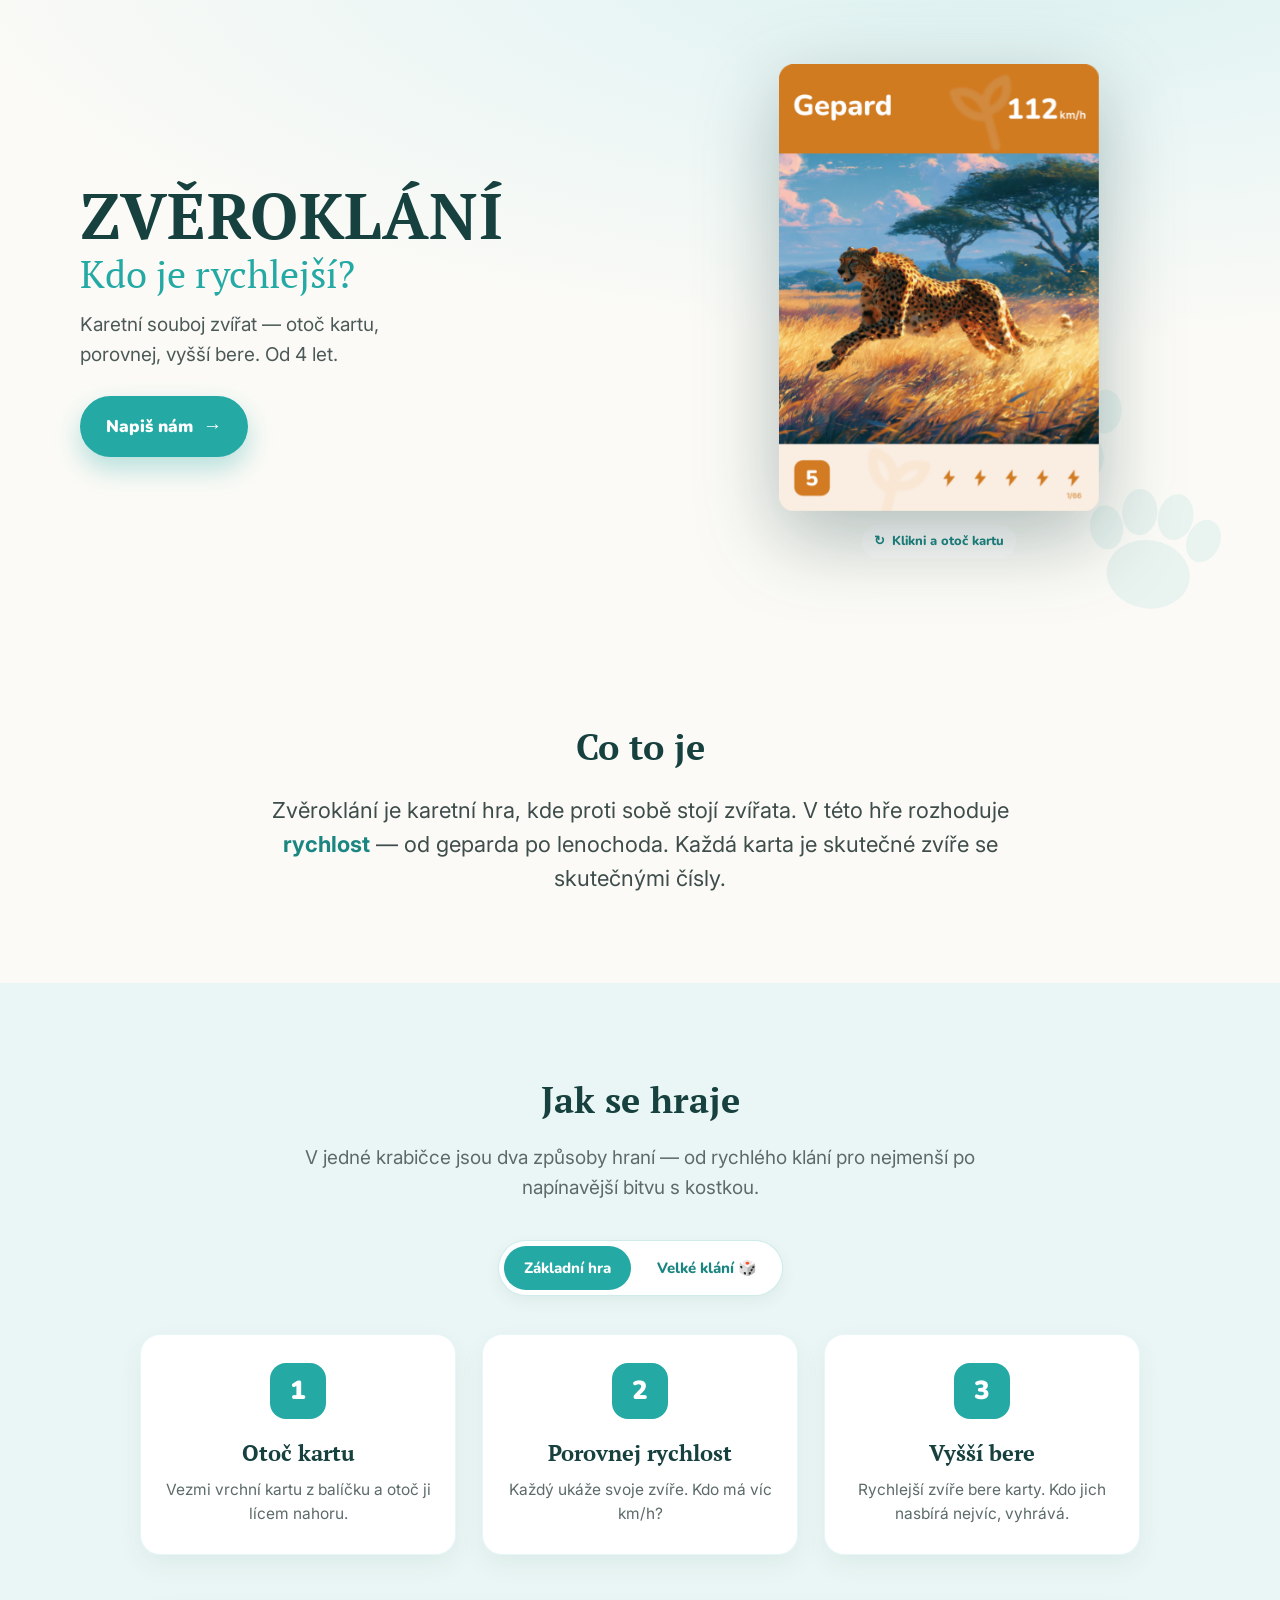
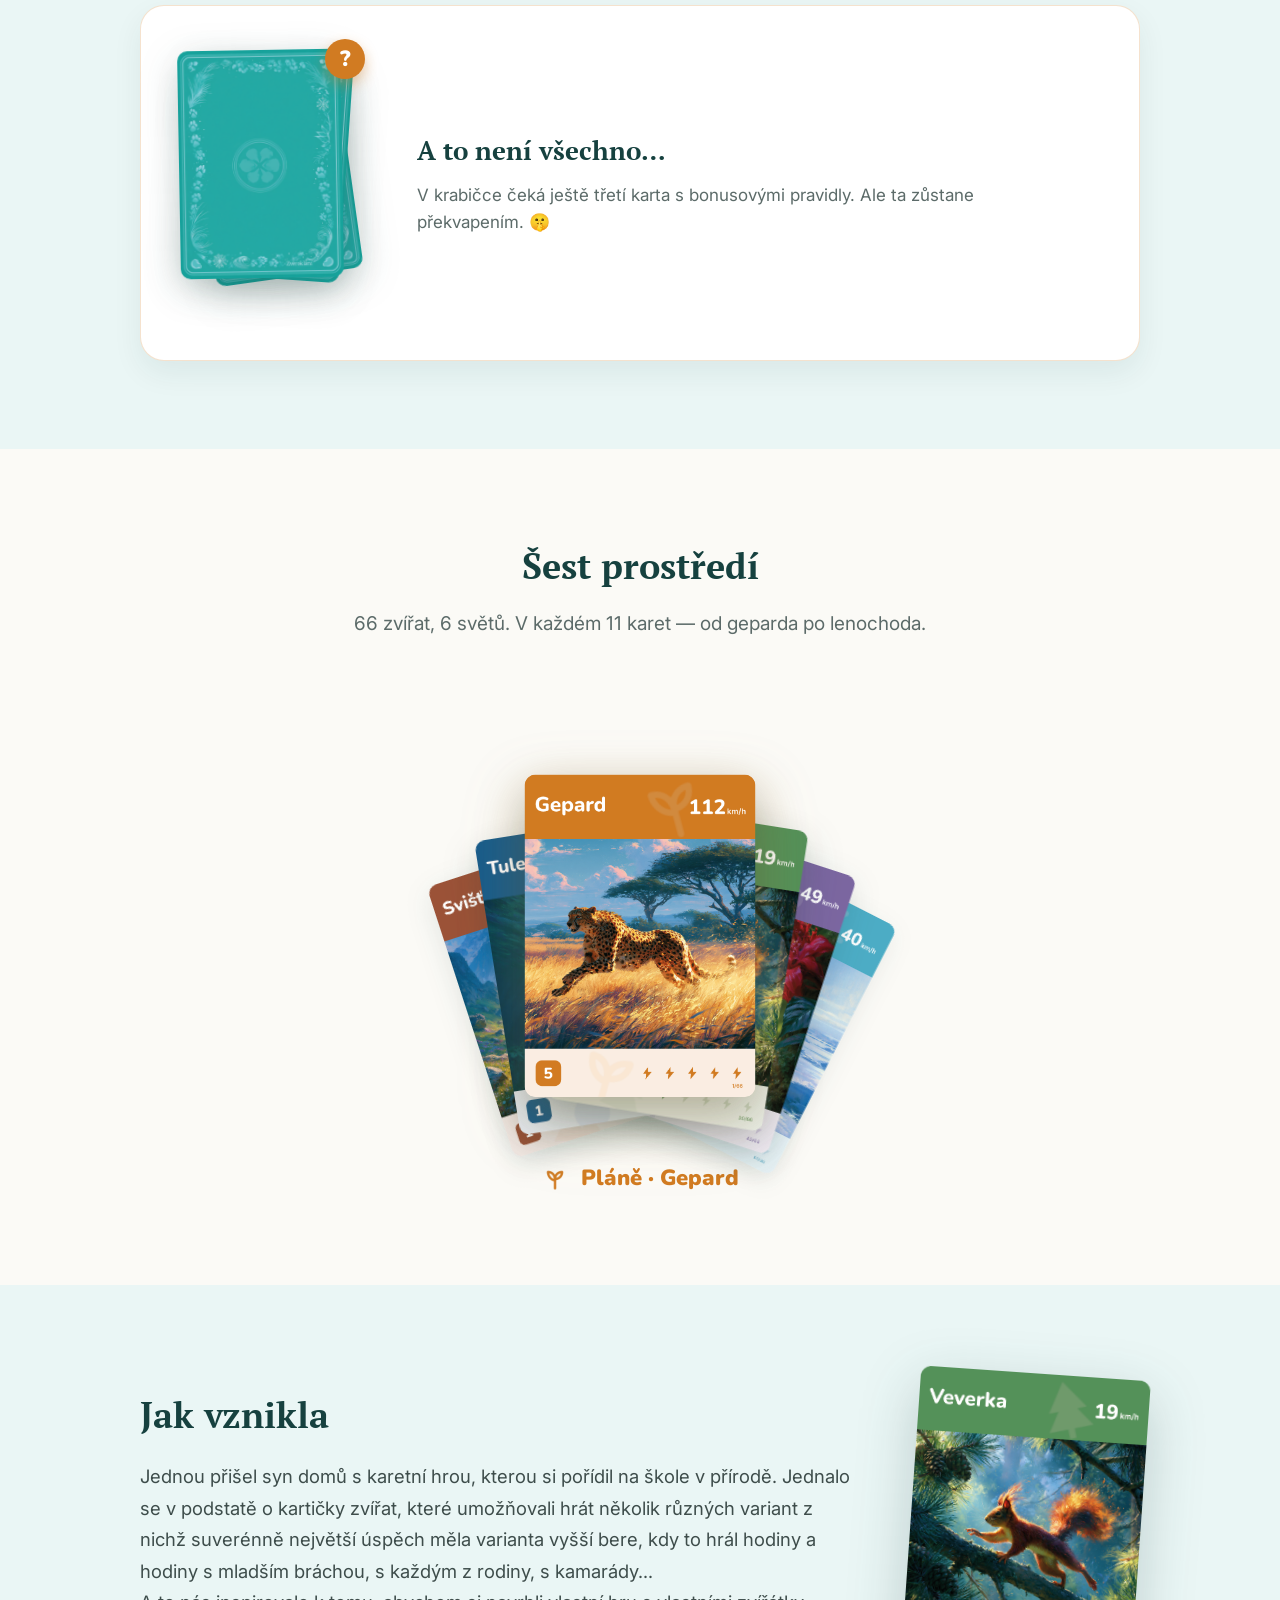
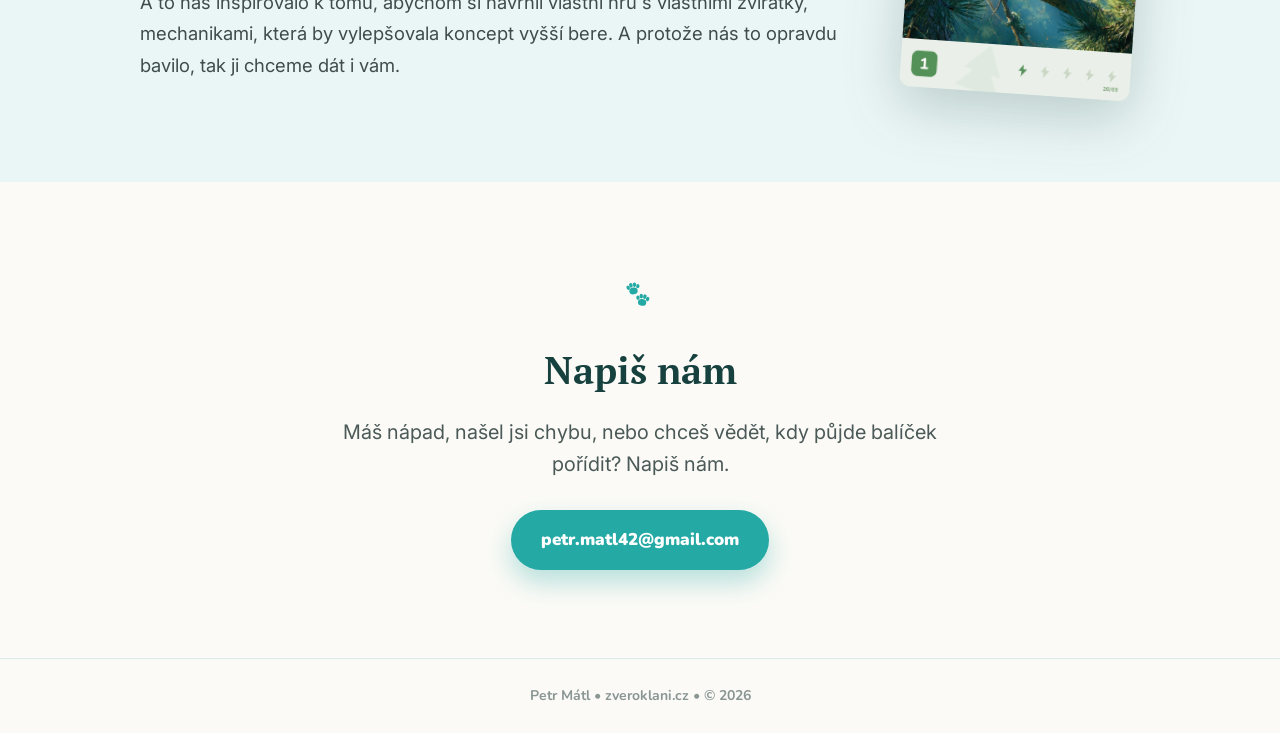
==== index.html @ 560a3a4c "Fix button hover contrast, drop hero badge, tweak copy The global a:hover rule (higher specificity t" ====
<!DOCTYPE html>
<html lang="cs">
<head>
<meta charset="UTF-8">
<meta name="viewport" content="width=device-width, initial-scale=1">
<title>Zvěroklání — karetní souboj zvířat (edice Rychlost)</title>
<meta name="description" content="Zvěroklání je česká karetní hra, kde proti sobě stojí zvířata. Otoč kartu, porovnej rychlost, vyšší bere. 66 zvířat, 6 prostředí. Od 4 let.">

<meta property="og:type" content="website">
<meta property="og:title" content="Zvěroklání — karetní souboj zvířat">
<meta property="og:description" content="Otoč kartu, porovnej rychlost, vyšší bere. 66 zvířat, 6 prostředí. Rodinná karetní hra od 4 let.">
<meta property="og:image" content="https://zveroklani.cz/assets/cards/gepard.png">
<meta property="og:url" content="https://zveroklani.cz">
<meta name="twitter:card" content="summary_large_image">
<meta name="twitter:title" content="Zvěroklání — karetní souboj zvířat">
<meta name="twitter:description" content="Otoč kartu, porovnej rychlost, vyšší bere. 66 zvířat, 6 prostředí. Rodinná karetní hra od 4 let.">
<meta name="twitter:image" content="https://zveroklani.cz/assets/cards/gepard.png">

<link rel="icon" href="data:image/svg+xml,%3Csvg%20xmlns='http://www.w3.org/2000/svg'%20viewBox='0 0 100 100'%3E%3Crect%20width='100'%20height='100'%20rx='24'%20fill='%2324A9A5'/%3E%3Cg%20fill='%23ffffff'%3E%3Cellipse%20cx='50'%20cy='68'%20rx='17'%20ry='14'/%3E%3Cellipse%20cx='32'%20cy='48'%20rx='7'%20ry='9.5'/%3E%3Cellipse%20cx='43'%20cy='36'%20rx='7'%20ry='9.5'/%3E%3Cellipse%20cx='57'%20cy='36'%20rx='7'%20ry='9.5'/%3E%3Cellipse%20cx='68'%20cy='48'%20rx='7'%20ry='9.5'/%3E%3C/g%3E%3C/svg%3E">

<link rel="preconnect" href="https://fonts.googleapis.com">
<link rel="preconnect" href="https://fonts.gstatic.com" crossorigin>
<link href="https://fonts.googleapis.com/css2?family=Inter:wght@400;500;600;700&family=Nunito:wght@700;800;900&family=PT+Serif:wght@700&display=swap" rel="stylesheet">

<link rel="stylesheet" href="styles.css">
</head>
<body>

<main id="top">

  <!-- ================= HERO ================= -->
  <section class="hero" aria-label="Úvod">
    <div class="hero__paw" aria-hidden="true"></div>
    <div class="hero__inner">

      <div class="hero__copy">
        <h1 class="hero__title">ZVĚROKLÁNÍ</h1>
        <p class="hero__subtitle">Kdo je rychlejší?</p>
        <p class="hero__lead">Karetní souboj zvířat — otoč kartu, porovnej, vyšší bere. Od 4 let.</p>
        <a href="#kontakt" class="btn">Napiš nám <span class="btn__arrow" aria-hidden="true">→</span></a>
      </div>

      <div class="hero__card-col">
        <div class="zk-float">
          <button type="button" class="card" id="card-hero" data-flip="hero" aria-pressed="false" aria-label="Karta Gepard, rychlost 112 km/h. Klikni pro otočení.">
            <div class="card__flip">
              <div class="card__face card__face--front">
                <img src="assets/cards/gepard.png" alt="Karta Gepard, rychlost 112 km/h">
              </div>
              <div class="card__face card__face--back">
                <img src="assets/cards/rub.png" alt="Rub karty Zvěroklání">
              </div>
            </div>
          </button>
        </div>
        <p class="hero__hint"><span aria-hidden="true">↻</span> Klikni a otoč kartu</p>
      </div>

    </div>
  </section>

  <!-- ================= CO TO JE ================= -->
  <section class="section" aria-labelledby="co-to-je-title">
    <div class="intro" data-reveal>
      <h2 id="co-to-je-title" class="section-title">Co to je</h2>
      <p>Zvěroklání je karetní hra, kde proti sobě stojí zvířata. V této hře rozhoduje <strong>rychlost</strong> — od geparda po lenochoda. Každá karta je skutečné zvíře se skutečnými čísly.</p>
    </div>
  </section>

  <!-- ================= JAK SE HRAJE ================= -->
  <section class="section section--tinted" id="jak-se-hraje" aria-labelledby="jak-se-hraje-title">
    <div class="wrap-narrow">
      <h2 id="jak-se-hraje-title" class="section-title" data-reveal>Jak se hraje</h2>
      <p class="section-lead" data-reveal>V jedné krabičce jsou dva způsoby hraní — od rychlého klání pro nejmenší po napínavější bitvu s kostkou.</p>

      <div class="tabs-row" data-reveal>
        <div role="tablist" aria-label="Způsob hraní" class="tablist">
          <button type="button" role="tab" id="zk-tab-basic" class="tab" aria-selected="true" tabindex="0" aria-controls="zk-tabpanel">Základní hra</button>
          <button type="button" role="tab" id="zk-tab-big" class="tab" aria-selected="false" tabindex="-1" aria-controls="zk-tabpanel">Velké klání 🎲</button>
        </div>
      </div>

      <div role="tabpanel" id="zk-tabpanel" aria-labelledby="zk-tab-basic" class="wrap-narrow">
        <div class="steps-grid" id="steps-grid"></div>
      </div>

      <div class="teaser" data-reveal>
        <button type="button" class="teaser__fan" id="teaser-fan" aria-label="Tři karty rubem nahoru — třetí, bonusová karta zůstává překvapením">
          <img src="assets/cards/rub.png" alt="" aria-hidden="true">
          <img src="assets/cards/rub.png" alt="" aria-hidden="true">
          <img src="assets/cards/rub.png" alt="" aria-hidden="true" class="teaser__top">
          <span class="teaser__badge" aria-hidden="true">?</span>
        </button>
        <div class="teaser__copy">
          <h3>A to není všechno…</h3>
          <p>V krabičce čeká ještě třetí karta s bonusovými pravidly. Ale ta zůstane překvapením. 🤫</p>
        </div>
      </div>
    </div>
  </section>

  <!-- ================= ŠEST PROSTŘEDÍ ================= -->
  <section class="section" aria-labelledby="prostredi-title">
    <div class="wrap-narrow">
      <h2 id="prostredi-title" class="section-title" data-reveal>Šest prostředí</h2>
      <p class="section-lead" data-reveal>66 zvířat, 6 světů. V každém 11 karet — od geparda po lenochoda.</p>

      <div class="prostredi-body" data-reveal>

        <div class="prostredi-desktop">
          <div class="fan-stage" id="fan-stage"></div>
          <div class="fan-leader-row">
            <div class="fan-leader" id="fan-leader-desktop">
              <span class="fan-leader__icon" aria-hidden="true"></span>
              <span class="fan-leader__text"></span>
            </div>
          </div>
        </div>

        <div class="prostredi-mobile">
          <div class="mobile-stack">
            <div class="mobile-stage" id="mobile-stage"></div>
            <div class="mobile-leader-row">
              <div class="fan-leader fan-leader--mobile" id="fan-leader-mobile">
                <span class="fan-leader__icon" aria-hidden="true"></span>
                <span class="fan-leader__text"></span>
              </div>
            </div>
            <div class="mobile-dots" id="mobile-dots"></div>
          </div>
        </div>

      </div>
    </div>
  </section>

  <!-- ================= JAK VZNIKLA ================= -->
  <!-- Text je draft schválený zadavatelem — neměnit. -->
  <section class="section section--tinted" aria-labelledby="jak-vznikla-title">
    <div class="origin">
      <div class="origin__copy" data-reveal>
        <h2 id="jak-vznikla-title">Jak vznikla</h2>
        <p>Jednou přišel syn domů s karetní hrou, kterou si pořídil na škole v přírodě. Jednalo se v podstatě o kartičky zvířat, které umožňovali hrát několik různých variant z nichž suverénně největší úspěch měla varianta vyšší bere, kdy to hrál hodiny a hodiny s mladším bráchou, s každým z rodiny, s kamarády... </p>
        <p>A to nás inspirovalo k tomu, abychom si navrhli vlastní hru s vlastními zvířátky, mechanikami, která by vylepšovala koncept vyšší bere. A protože nás to opravdu bavilo, tak ji chceme dát i vám.</p>
      </div>
      <div class="origin__image" data-reveal>
        <img src="assets/cards/veverka.png" alt="Karta Veverka" loading="lazy">
      </div>
    </div>
  </section>

  <!-- ================= KONTAKT ================= -->
  <section id="kontakt" class="section" aria-labelledby="kontakt-title">
    <div class="contact" data-reveal>
      <span class="contact__icon" aria-hidden="true"></span>
      <h2 id="kontakt-title">Napiš nám</h2>
      <p>Máš nápad, našel jsi chybu, nebo chceš vědět, kdy půjde balíček pořídit? Napiš nám.</p>
      <!-- PLACEHOLDER: dočasný kontaktní e-mail — před spuštěním nahraď skutečnou adresou (viz README, sekce "Kontaktní e-mail"). -->
      <a href="mailto:petr.matl42@gmail.com?subject=Zv%C4%9Brokl%C3%A1n%C3%AD%20%E2%80%93%20zp%C4%9Btn%C3%A1%20vazba" class="btn">petr.matl42@gmail.com</a>
    </div>
  </section>

</main>

<footer class="site-footer">
  <p>Petr Mátl • zveroklani.cz • © 2026</p>
</footer>

<script src="script.js"></script>
</body>
</html>
---- styles.css ----
/* ===== Reset & base ===== */
*,
*::before,
*::after {
  box-sizing: border-box;
}

html {
  scroll-behavior: smooth;
}

body {
  margin: 0;
  background: #FBFAF6;
  color: #23302E;
  font-family: 'Inter', system-ui, -apple-system, sans-serif;
  -webkit-font-smoothing: antialiased;
  line-height: 1.6;
  overflow-x: hidden;
}

a {
  color: #1B8582;
  text-decoration: none;
}

a:hover {
  color: #146462;
}

img {
  display: block;
  max-width: 100%;
}

h1, h2, h3, p {
  margin: 0;
}

button {
  font: inherit;
}

/* ===== Motion ===== */
@keyframes zk-float {
  0% { transform: translateY(0) rotate(-1.2deg); }
  50% { transform: translateY(-14px) rotate(1deg); }
  100% { transform: translateY(0) rotate(-1.2deg); }
}

@keyframes zk-stepin {
  from { opacity: 0; transform: translateY(14px); }
  to { opacity: 1; transform: translateY(0); }
}

@keyframes zk-wiggle {
  0% { transform: rotate(-1deg); }
  25% { transform: rotate(-5deg); }
  55% { transform: rotate(1deg); }
  80% { transform: rotate(-3deg); }
  100% { transform: rotate(-2deg); }
}

@media (prefers-reduced-motion: reduce) {
  html {
    scroll-behavior: auto;
  }
  .zk-float {
    animation: none !important;
  }
  [data-reveal] {
    opacity: 1 !important;
    transform: none !important;
  }
  .zk-step {
    animation: none !important;
  }
}

/* ===== Reveal-on-scroll (JS toggles .is-visible) ===== */
[data-reveal] {
  transition: opacity .7s ease, transform .7s ease;
}

[data-reveal]:not(.is-visible) {
  opacity: 0;
  transform: translateY(26px);
}

[data-reveal].is-visible {
  opacity: 1;
  transform: none;
}

/* ===== Layout helpers ===== */
.wrap {
  max-width: 1120px;
  margin: 0 auto;
}

.wrap-narrow {
  max-width: 1000px;
  margin: 0 auto;
}

/* ===== Hero ===== */
.hero {
  position: relative;
  background: radial-gradient(120% 90% at 80% -10%, #DAF1EF 0%, #EAF6F5 34%, #FBFAF6 72%);
  padding: clamp(28px, 6vw, 64px) clamp(16px, 5vw, 40px) clamp(40px, 7vw, 72px);
}

.hero__paw {
  position: absolute;
  inset: 0;
  pointer-events: none;
  background-color: #24A9A5;
  -webkit-mask: url("assets/icons/tlapka.svg") 108% 118% / min(48vw, 440px) no-repeat;
  mask: url("assets/icons/tlapka.svg") 108% 118% / min(48vw, 440px) no-repeat;
  opacity: 0.08;
}

.hero__inner {
  position: relative;
  max-width: 1120px;
  margin: 0 auto;
  display: flex;
  flex-wrap: wrap;
  align-items: center;
  gap: clamp(28px, 5vw, 56px);
}

.hero__copy {
  flex: 1 1 320px;
  min-width: 290px;
}

.hero__title {
  font-family: 'PT Serif', Georgia, serif;
  font-weight: 700;
  letter-spacing: 0.5px;
  font-size: clamp(34px, 7vw, 64px);
  line-height: 1.02;
  margin: 18px 0 6px;
  color: #16413F;
}

.hero__subtitle {
  font-family: 'PT Serif', Georgia, serif;
  font-size: clamp(22px, 4.4vw, 38px);
  line-height: 1.1;
  color: #24A9A5;
  margin: 6px 0 14px;
}

.hero__lead {
  font-size: clamp(16px, 2.4vw, 19px);
  color: #4B5A58;
  max-width: 30ch;
  margin: 0 0 26px;
}

.btn {
  display: inline-flex;
  align-items: center;
  gap: 10px;
  font-family: 'Nunito', sans-serif;
  font-weight: 900;
  font-size: 17px;
  color: #fff;
  background: #24A9A5;
  padding: 15px 26px;
  border-radius: 999px;
  box-shadow: 0 12px 26px rgba(36, 169, 165, 0.32);
  transition: background .2s, transform .2s, box-shadow .2s;
  border: none;
  cursor: pointer;
}

.btn:hover,
.btn:focus-visible {
  color: #fff;
  background: #1B8582;
  transform: translateY(-2px);
  box-shadow: 0 16px 32px rgba(36, 169, 165, 0.4);
}

.btn__arrow {
  font-size: 19px;
}

.hero__card-col {
  flex: 1 1 300px;
  display: flex;
  flex-direction: column;
  align-items: center;
  gap: 14px;
}

.zk-float {
  width: clamp(230px, 58vw, 320px);
  animation: zk-float 6s ease-in-out infinite;
}

.hero__hint {
  display: inline-flex;
  align-items: center;
  gap: 7px;
  font-family: 'Nunito', sans-serif;
  font-weight: 800;
  font-size: 13px;
  color: #1B8582;
  background: rgba(255, 255, 255, 0.7);
  padding: 6px 12px;
  border-radius: 999px;
}

/* ===== Flip card ===== */
.card {
  display: block;
  border: none;
  background: none;
  padding: 0;
  margin: 0;
  appearance: none;
  -webkit-appearance: none;
  perspective: 1400px;
  cursor: pointer;
  outline: none;
  width: 100%;
  aspect-ratio: 745 / 1040;
  filter: drop-shadow(0 26px 40px rgba(20, 60, 58, 0.32));
}

.card:focus-visible {
  outline: 3px solid #24A9A5;
  outline-offset: 4px;
}

.card__flip {
  position: relative;
  width: 100%;
  height: 100%;
  transform-style: preserve-3d;
  transition: transform .6s cubic-bezier(.2, .7, .2, 1);
}

.card.is-flipped .card__flip {
  transform: rotateY(180deg);
}

.card__face {
  position: absolute;
  inset: 0;
  backface-visibility: hidden;
  -webkit-backface-visibility: hidden;
  opacity: 1;
  transition: opacity 0s linear .3s;
}

.card__face img {
  width: 100%;
  height: 100%;
  object-fit: contain;
}

.card__face--back {
  transform: rotateY(180deg);
  opacity: 0;
}

.card.is-flipped .card__face--front {
  opacity: 0;
}

.card.is-flipped .card__face--back {
  opacity: 1;
}

/* ===== Section shells ===== */
.section {
  padding: clamp(48px, 8vw, 88px) clamp(16px, 5vw, 40px);
}

.section--tinted {
  background: #EAF6F5;
}

.section-title {
  font-family: 'PT Serif', Georgia, serif;
  font-weight: 700;
  font-size: clamp(24px, 4.4vw, 36px);
  color: #16413F;
  text-align: center;
  margin: 0 0 14px;
}

.section-lead {
  text-align: center;
  color: #5C6B69;
  font-size: clamp(16px, 2.4vw, 19px);
  max-width: 56ch;
  margin: 0 auto clamp(26px, 4vw, 36px);
  text-wrap: pretty;
}

/* ===== Co to je ===== */
.intro {
  max-width: 760px;
  margin: 0 auto;
  text-align: center;
}

.intro h2 {
  margin: 0 0 18px;
}

.intro p {
  font-size: clamp(17px, 2.6vw, 22px);
  line-height: 1.55;
  color: #3E4D4B;
  text-wrap: pretty;
}

.intro strong {
  color: #1B8582;
}

/* ===== Jak se hraje: tabs ===== */
.tabs-row {
  text-align: center;
  margin: 0 0 clamp(26px, 4vw, 38px);
}

.tablist {
  display: inline-flex;
  gap: 6px;
  padding: 5px;
  background: #fff;
  border: 1px solid rgba(36, 169, 165, 0.22);
  border-radius: 999px;
  box-shadow: 0 6px 16px rgba(20, 60, 58, 0.06);
}

.tab {
  font-family: 'Nunito', sans-serif;
  font-weight: 800;
  font-size: 15px;
  padding: 10px 20px;
  border-radius: 999px;
  border: none;
  cursor: pointer;
  white-space: nowrap;
  transition: background .25s ease, color .25s ease;
  background: transparent;
  color: #1B8582;
}

.tab[aria-selected="true"] {
  background: #24A9A5;
  color: #fff;
}

.steps-grid {
  display: grid;
  grid-template-columns: repeat(auto-fit, minmax(230px, 1fr));
  gap: clamp(16px, 3vw, 26px);
}

@media (min-width: 760px) {
  .steps-grid {
    grid-template-columns: repeat(auto-fit, minmax(210px, 1fr));
  }
}

.zk-step {
  background: #fff;
  border-radius: 20px;
  padding: 28px 24px;
  text-align: center;
  box-shadow: 0 10px 26px rgba(20, 60, 58, 0.06);
  border: 1px solid rgba(36, 169, 165, 0.1);
  animation: zk-stepin .5s ease both;
}

.zk-step__num {
  width: 56px;
  height: 56px;
  margin: 0 auto 16px;
  border-radius: 16px;
  background: #24A9A5;
  color: #fff;
  font-family: 'Nunito', sans-serif;
  font-weight: 900;
  font-size: 26px;
  display: flex;
  align-items: center;
  justify-content: center;
}

.zk-step h3 {
  font-family: 'PT Serif', Georgia, serif;
  font-size: 22px;
  margin: 0 0 8px;
  color: #16413F;
}

.zk-step p {
  margin: 0;
  color: #5C6B69;
  font-size: 15.5px;
  line-height: 1.55;
}

/* ===== Teaser (bonus card) ===== */
.teaser {
  max-width: 1000px;
  margin: clamp(34px, 5vw, 50px) auto 0;
  background: #fff;
  border-radius: 24px;
  border: 1px solid rgba(209, 123, 34, 0.22);
  box-shadow: 0 12px 30px rgba(20, 60, 58, 0.07);
  padding: clamp(24px, 4vw, 38px);
  display: flex;
  flex-wrap: wrap;
  align-items: center;
  gap: clamp(24px, 4vw, 48px);
}

.teaser__fan {
  position: relative;
  flex: 0 0 auto;
  width: clamp(150px, 42vw, 190px);
  height: clamp(210px, 58vw, 266px);
  margin: 6px auto;
  cursor: pointer;
  outline: none;
  border: none;
  background: none;
  padding: 0;
  appearance: none;
  -webkit-appearance: none;
}

.teaser__fan:focus-visible {
  outline: 3px solid #24A9A5;
  outline-offset: 6px;
  border-radius: 10px;
}

.teaser__fan img {
  position: absolute;
  border-radius: 10px;
  filter: drop-shadow(0 10px 18px rgba(20, 60, 58, 0.18));
}

.teaser__fan img:nth-child(1) {
  left: 12%;
  top: 8%;
  width: 78%;
  transform: rotate(-8deg);
}

.teaser__fan img:nth-child(2) {
  left: 6%;
  top: 4%;
  width: 82%;
  transform: rotate(4deg);
}

.teaser__top {
  left: 0%;
  top: 0%;
  width: 86%;
  z-index: 2;
  transform: rotate(-1deg);
  filter: drop-shadow(0 14px 22px rgba(20, 60, 58, 0.24));
  transition: top .3s ease, transform .3s ease;
}

.teaser__fan.is-peeking .teaser__top {
  top: -8%;
  transform: rotate(-2deg);
  animation: zk-wiggle .6s ease;
}

.teaser__badge {
  position: absolute;
  right: 2%;
  top: -4%;
  z-index: 3;
  width: 40px;
  height: 40px;
  border-radius: 50%;
  background: #D17B22;
  color: #fff;
  font-family: 'Nunito', sans-serif;
  font-weight: 900;
  font-size: 22px;
  display: flex;
  align-items: center;
  justify-content: center;
  box-shadow: 0 6px 14px rgba(209, 123, 34, 0.4);
}

.teaser__copy {
  flex: 1 1 260px;
  min-width: 240px;
}

.teaser__copy h3 {
  font-family: 'PT Serif', Georgia, serif;
  font-size: clamp(20px, 3vw, 26px);
  color: #16413F;
  margin: 0 0 10px;
}

.teaser__copy p {
  margin: 0;
  color: #5C6B69;
  font-size: clamp(15.5px, 2.3vw, 17px);
  line-height: 1.6;
  text-wrap: pretty;
}

/* ===== Šest prostředí: vějíř karet (desktop) + stack (mobil) ===== */
.prostredi-mobile { display: block; }
.prostredi-desktop { display: none; }

@media (min-width: 760px) {
  .prostredi-mobile { display: none; }
  .prostredi-desktop { display: block; }
}

/* -- fan (desktop) -- */
.fan-stage {
  position: relative;
  width: clamp(320px, 84vw, 560px);
  height: clamp(360px, 54vw, 430px);
  margin: 0 auto;
}

.fan-card-outer {
  position: absolute;
  left: 50%;
  bottom: 0;
  width: clamp(168px, 40vw, 222px);
  aspect-ratio: 745 / 1040;
  transform: translateX(-50%);
}

.fan-card {
  position: relative;
  display: block;
  width: 100%;
  height: 100%;
  padding: 0;
  margin: 0;
  border: none;
  background: none;
  appearance: none;
  -webkit-appearance: none;
  cursor: pointer;
  outline: none;
  border-radius: 10px;
  transform-origin: 50% 100%;
  filter: drop-shadow(0 15px 22px rgba(20, 60, 58, 0.26));
  transition: transform .55s cubic-bezier(.2, .7, .2, 1), filter .3s ease;
}

.fan-card:focus-visible {
  outline: 3px solid #24A9A5;
  outline-offset: 4px;
}

.fan-card img {
  width: 100%;
  height: 100%;
  object-fit: contain;
  pointer-events: none;
  border-radius: 10px;
}

.fan-leader-row {
  display: flex;
  justify-content: center;
  margin-top: 56px;
  min-height: 36px;
}

.fan-leader {
  display: inline-flex;
  align-items: center;
  gap: 12px;
}

.fan-leader__icon {
  display: inline-block;
  width: 28px;
  height: 28px;
  -webkit-mask-position: center;
  -webkit-mask-size: contain;
  -webkit-mask-repeat: no-repeat;
  mask-position: center;
  mask-size: contain;
  mask-repeat: no-repeat;
}

.fan-leader__text {
  font-family: 'Nunito', sans-serif;
  font-weight: 900;
  font-size: 22px;
}

.fan-leader--anim {
  animation: zk-labelin .4s ease both;
}

.fan-leader--mobile .fan-leader__icon {
  width: 22px;
  height: 22px;
}

.fan-leader--mobile .fan-leader__text {
  font-size: 18px;
}

@keyframes zk-labelin {
  from { opacity: 0; transform: translateY(8px); }
  to { opacity: 1; transform: translateY(0); }
}

/* -- stack (mobil) -- */
.mobile-stack {
  max-width: 320px;
  margin: 0 auto;
  background: #fff;
  border: 1px solid rgba(20, 60, 58, 0.12);
  border-radius: 28px;
  padding: 28px 18px 26px;
  box-shadow: 0 18px 40px rgba(20, 60, 58, 0.08);
}

.mobile-stage {
  position: relative;
  width: 100%;
  max-width: 210px;
  height: clamp(250px, 60vw, 290px);
  margin: 0 auto;
}

.mobile-card-outer {
  position: absolute;
  left: 50%;
  bottom: 0;
  width: clamp(150px, 52vw, 180px);
  aspect-ratio: 745 / 1040;
  transform: translateX(-50%);
}

.mobile-card {
  position: relative;
  display: block;
  width: 100%;
  height: 100%;
  padding: 0;
  margin: 0;
  border: none;
  background: none;
  appearance: none;
  -webkit-appearance: none;
  cursor: pointer;
  outline: none;
  border-radius: 10px;
  filter: drop-shadow(0 11px 16px rgba(20, 60, 58, 0.2));
  transition: transform .5s cubic-bezier(.2, .7, .2, 1), opacity .4s ease;
}

.mobile-card:focus-visible {
  outline: 3px solid #24A9A5;
  outline-offset: 4px;
}

.mobile-card img {
  width: 100%;
  height: 100%;
  object-fit: contain;
  pointer-events: none;
  border-radius: 10px;
}

.mobile-leader-row {
  display: flex;
  justify-content: center;
  margin-top: 18px;
  min-height: 30px;
}

.mobile-dots {
  display: flex;
  justify-content: center;
  gap: 8px;
  margin-top: 16px;
}

.mobile-dot {
  width: 9px;
  height: 9px;
  border-radius: 50%;
  border: none;
  padding: 0;
  cursor: pointer;
  background: rgba(20, 60, 58, 0.16);
  transition: transform .25s ease, background .25s ease;
}

.mobile-dot[aria-current="true"] {
  transform: scale(1.35);
}

@media (prefers-reduced-motion: reduce) {
  .fan-card,
  .mobile-card,
  .mobile-dot {
    transition: none;
  }
  .fan-leader--anim {
    animation: none;
  }
}

/* ===== Jak vznikla ===== */
.origin {
  max-width: 1000px;
  margin: 0 auto;
  display: flex;
  flex-wrap: wrap;
  align-items: center;
  gap: clamp(28px, 5vw, 56px);
}

.origin__copy {
  flex: 1 1 320px;
  min-width: 280px;
}

.origin__copy h2 {
  font-family: 'PT Serif', Georgia, serif;
  font-weight: 700;
  font-size: clamp(24px, 4.4vw, 36px);
  color: #16413F;
  margin: 0 0 18px;
}

.origin__copy p {
  font-size: clamp(16px, 2.4vw, 18.5px);
  line-height: 1.7;
  color: #3E4D4B;
  text-wrap: pretty;
}

.origin__image {
  flex: 0 1 230px;
  min-width: 200px;
  display: flex;
  justify-content: center;
}

.origin__image img {
  width: clamp(180px, 42vw, 240px);
  transform: rotate(4deg);
  filter: drop-shadow(0 18px 28px rgba(20, 60, 58, 0.22));
}

/* ===== Kontakt ===== */
.contact {
  max-width: 640px;
  margin: 0 auto;
  text-align: center;
}

.contact__icon {
  display: inline-block;
  width: 44px;
  height: 44px;
  margin: 0 auto 18px;
  background: #24A9A5;
  -webkit-mask: url("assets/icons/tlapka.svg") center / contain no-repeat;
  mask: url("assets/icons/tlapka.svg") center / contain no-repeat;
}

.contact h2 {
  font-family: 'PT Serif', Georgia, serif;
  font-weight: 700;
  font-size: clamp(26px, 4.6vw, 38px);
  color: #16413F;
  margin: 0 0 16px;
}

.contact p {
  font-size: clamp(16px, 2.5vw, 20px);
  line-height: 1.6;
  color: #4B5A58;
  margin: 0 0 30px;
}

.contact .btn {
  padding: 16px 30px;
}

.contact__note {
  margin: 26px 0 0;
  font-size: 12.5px;
  color: #8A9694;
}

/* ===== Footer ===== */
.site-footer {
  border-top: 1px solid rgba(36, 169, 165, 0.16);
  padding: 26px 20px;
  text-align: center;
}

.site-footer p {
  margin: 0;
  font-family: 'Nunito', sans-serif;
  font-weight: 700;
  font-size: 14px;
  color: #8A9694;
}
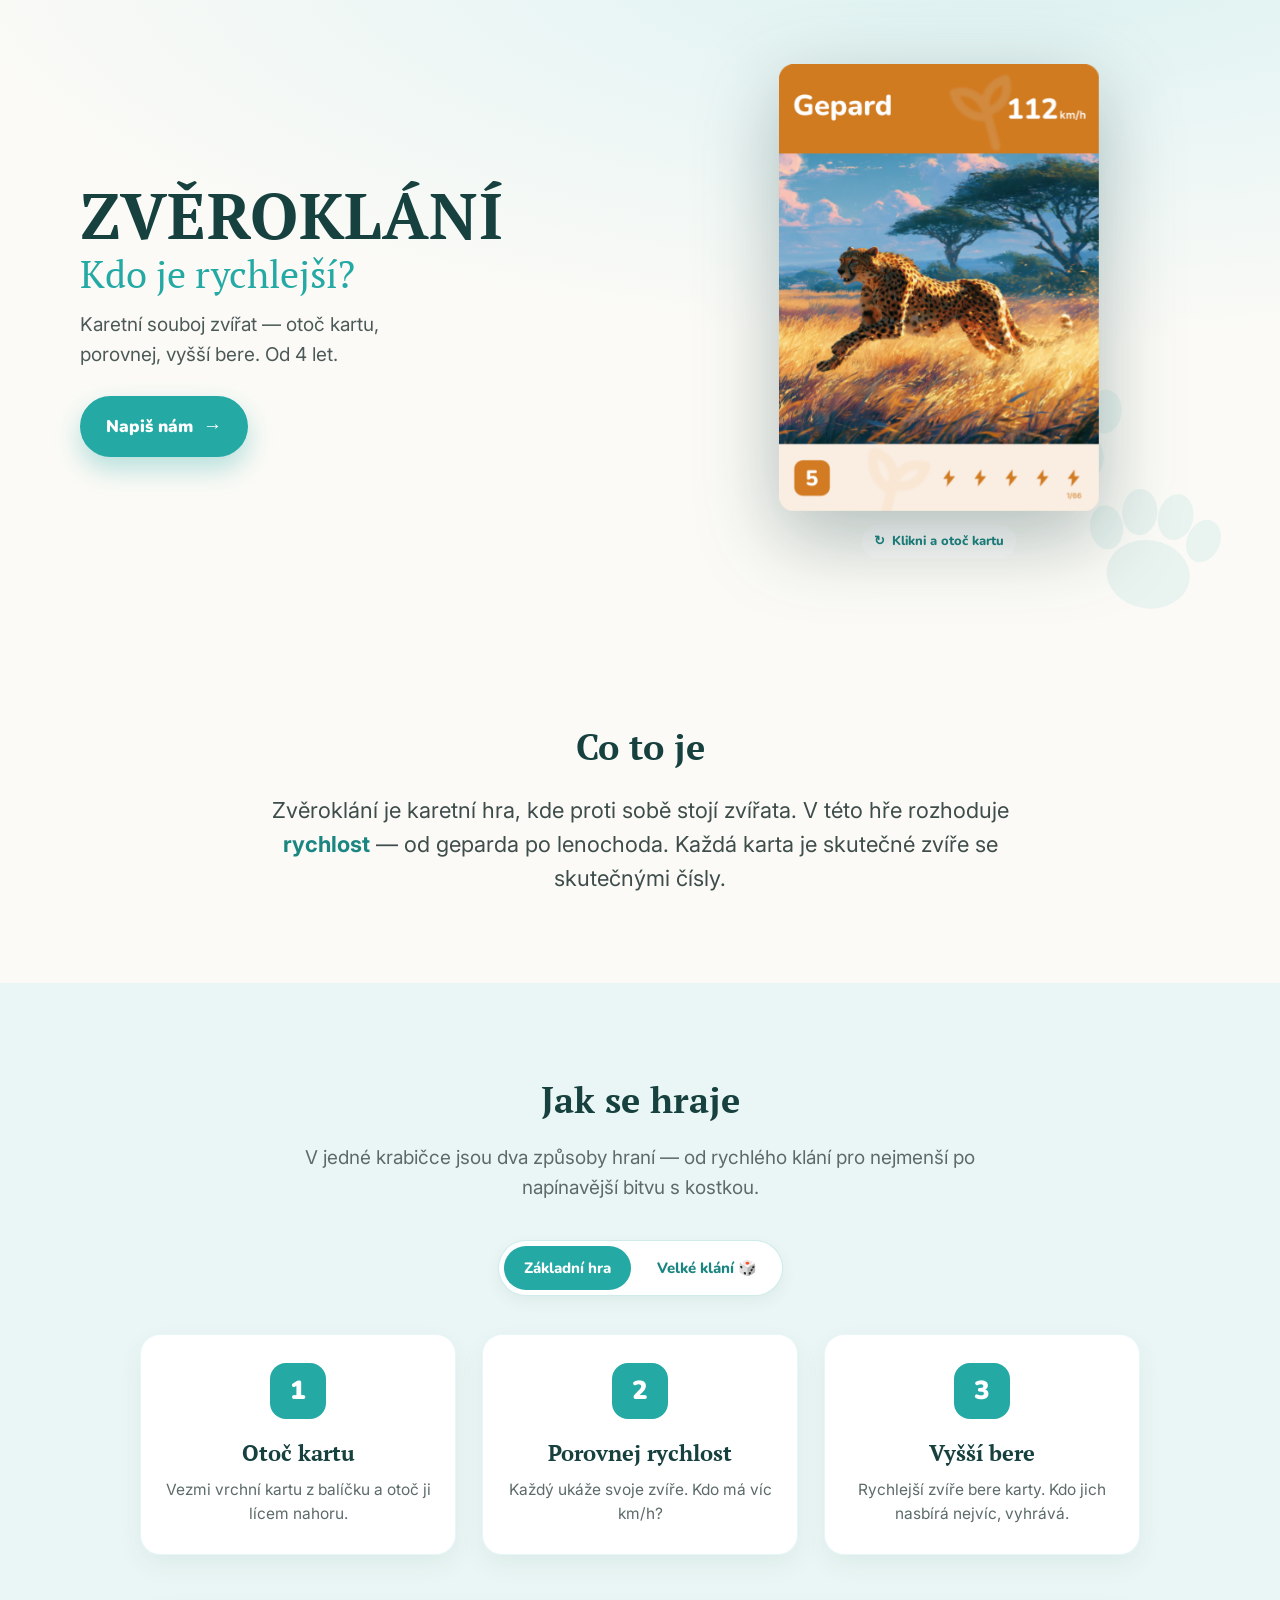
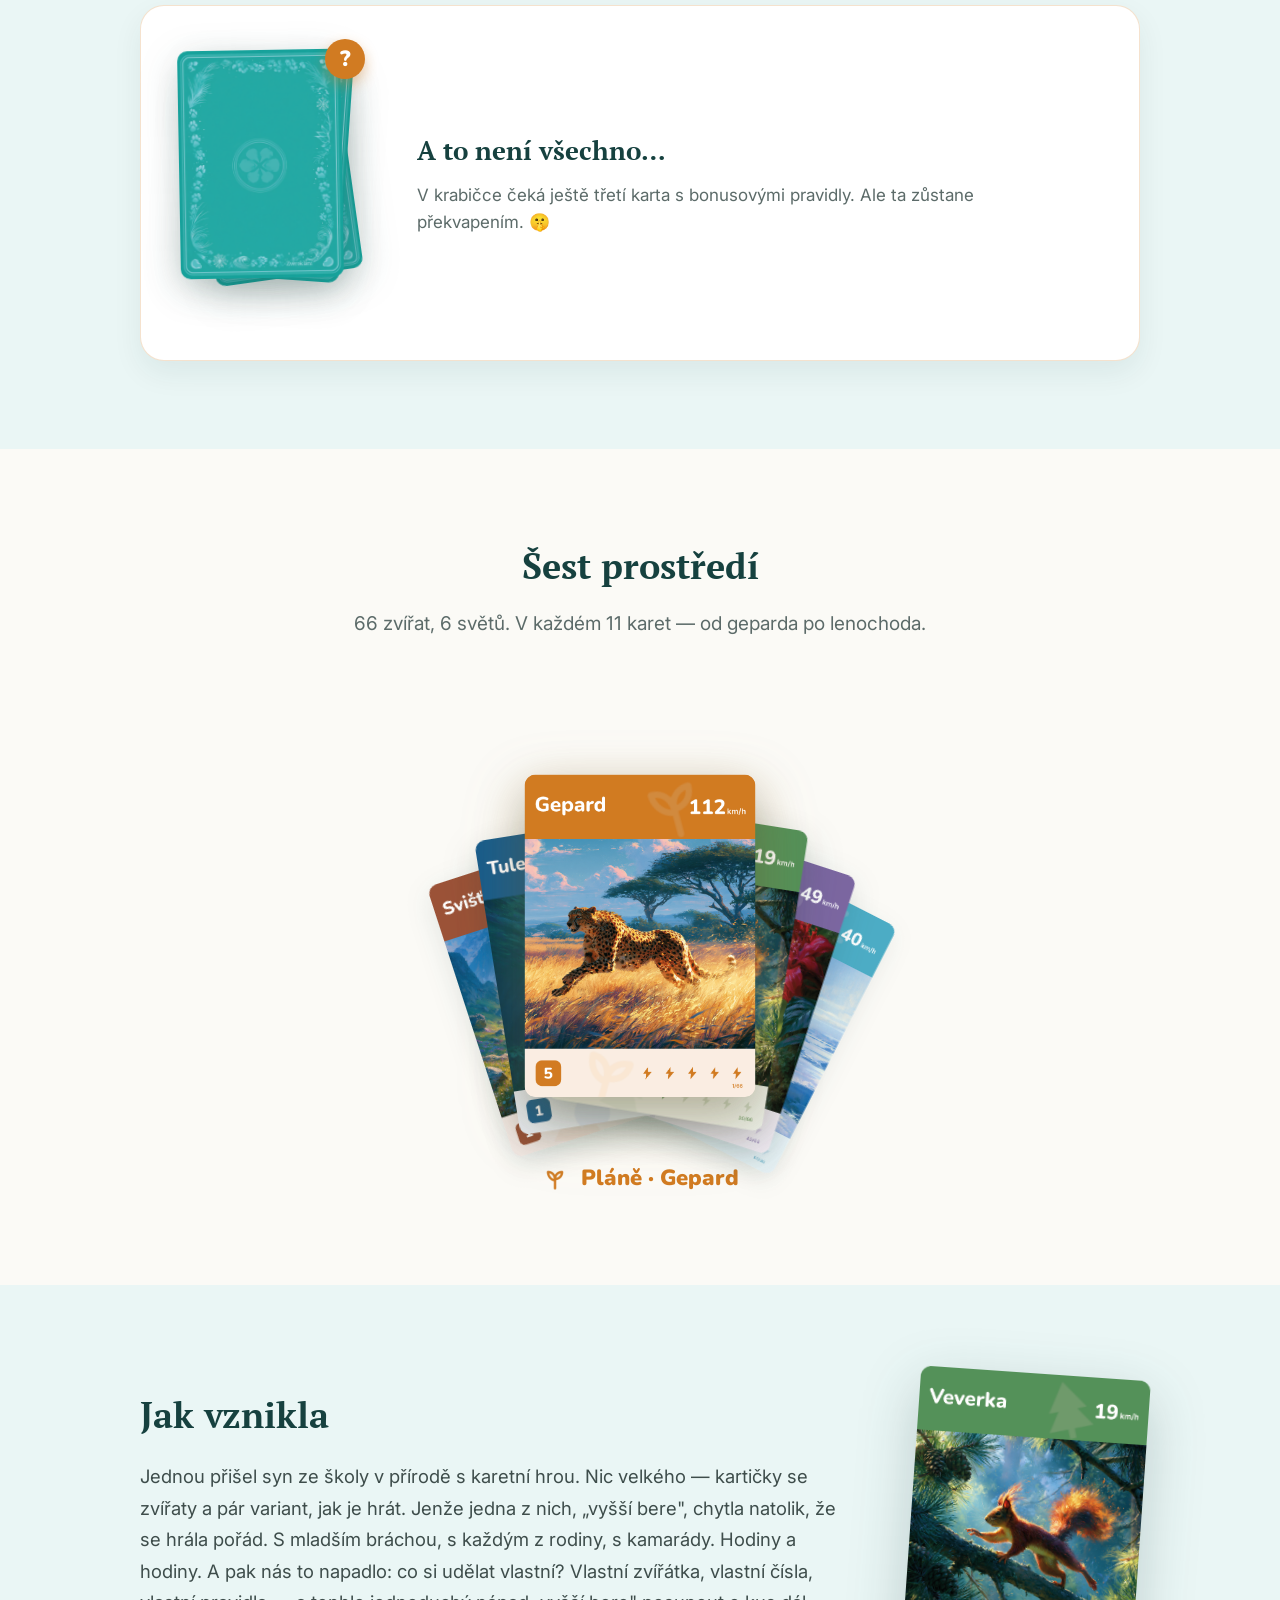
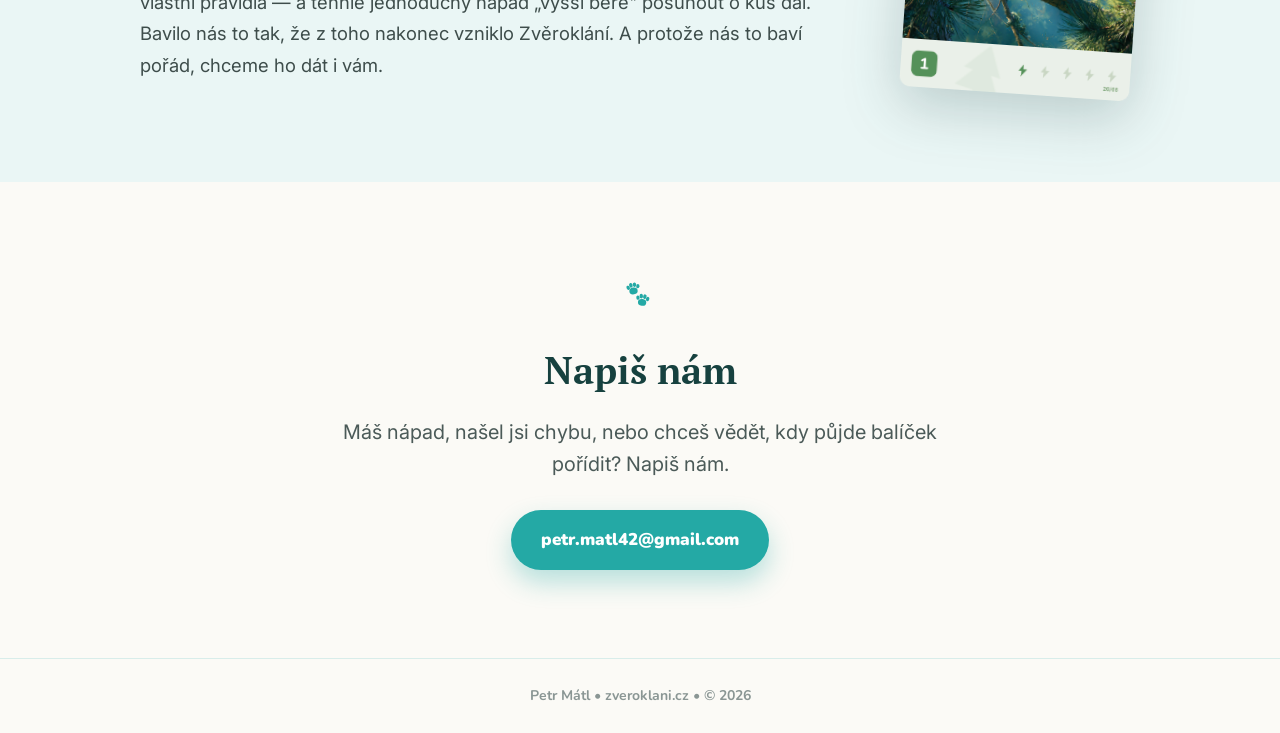
==== commit 4280d6c0: "Rewrite "Jak vznikla" origin story copy Co-Authored-By: Claude Sonnet 5 <noreply@anthropic.com>" ====
--- a/index.html
+++ b/index.html
@@ -140,8 +140,7 @@
     <div class="origin">
       <div class="origin__copy" data-reveal>
         <h2 id="jak-vznikla-title">Jak vznikla</h2>
-        <p>Jednou přišel syn domů s karetní hrou, kterou si pořídil na škole v přírodě. Jednalo se v podstatě o kartičky zvířat, které umožňovali hrát několik různých variant z nichž suverénně největší úspěch měla varianta vyšší bere, kdy to hrál hodiny a hodiny s mladším bráchou, s každým z rodiny, s kamarády... </p>
-        <p>A to nás inspirovalo k tomu, abychom si navrhli vlastní hru s vlastními zvířátky, mechanikami, která by vylepšovala koncept vyšší bere. A protože nás to opravdu bavilo, tak ji chceme dát i vám.</p>
+        <p>Jednou přišel syn ze školy v přírodě s karetní hrou. Nic velkého — kartičky se zvířaty a pár variant, jak je hrát. Jenže jedna z nich, „vyšší bere", chytla natolik, že se hrála pořád. S mladším bráchou, s každým z rodiny, s kamarády. Hodiny a hodiny. A pak nás to napadlo: co si udělat vlastní? Vlastní zvířátka, vlastní čísla, vlastní pravidla — a tenhle jednoduchý nápad „vyšší bere" posunout o kus dál. Bavilo nás to tak, že z toho nakonec vzniklo Zvěroklání. A protože nás to baví pořád, chceme ho dát i vám.</p>
       </div>
       <div class="origin__image" data-reveal>
         <img src="assets/cards/veverka.png" alt="Karta Veverka" loading="lazy">
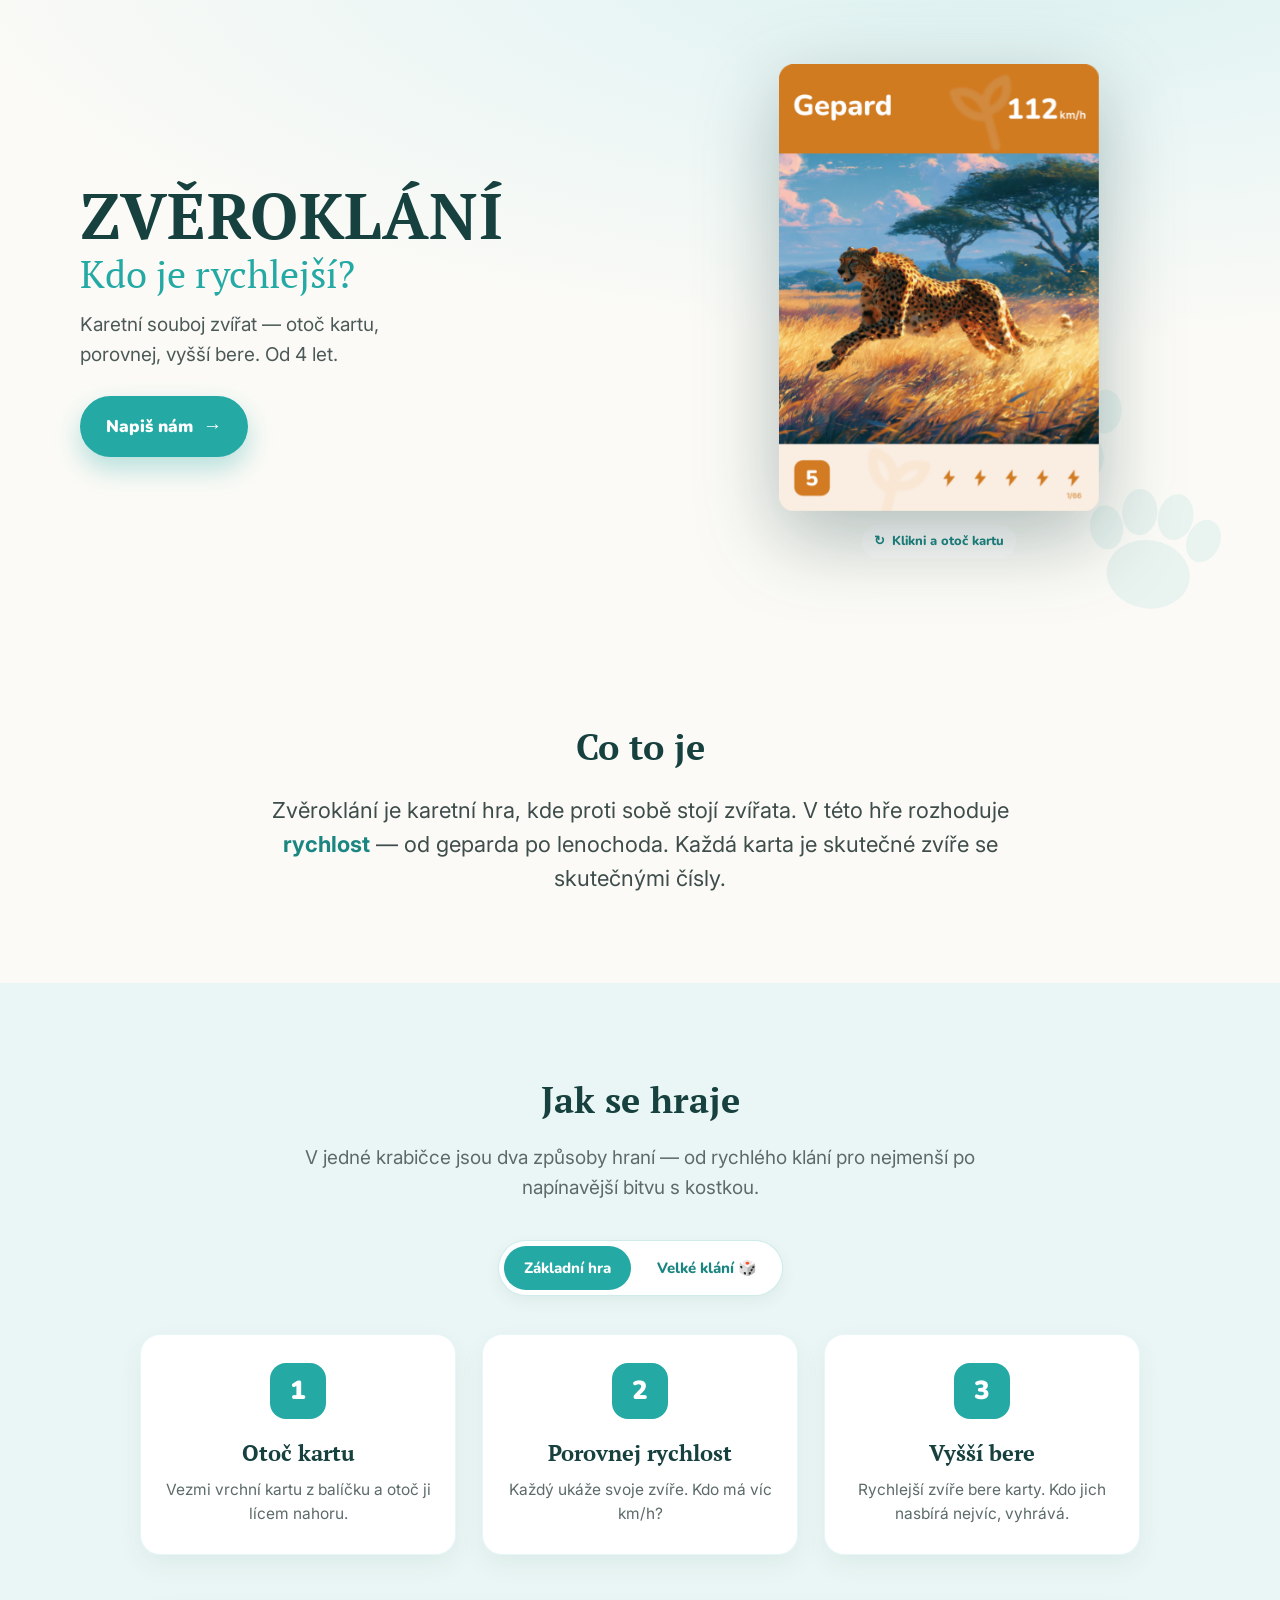
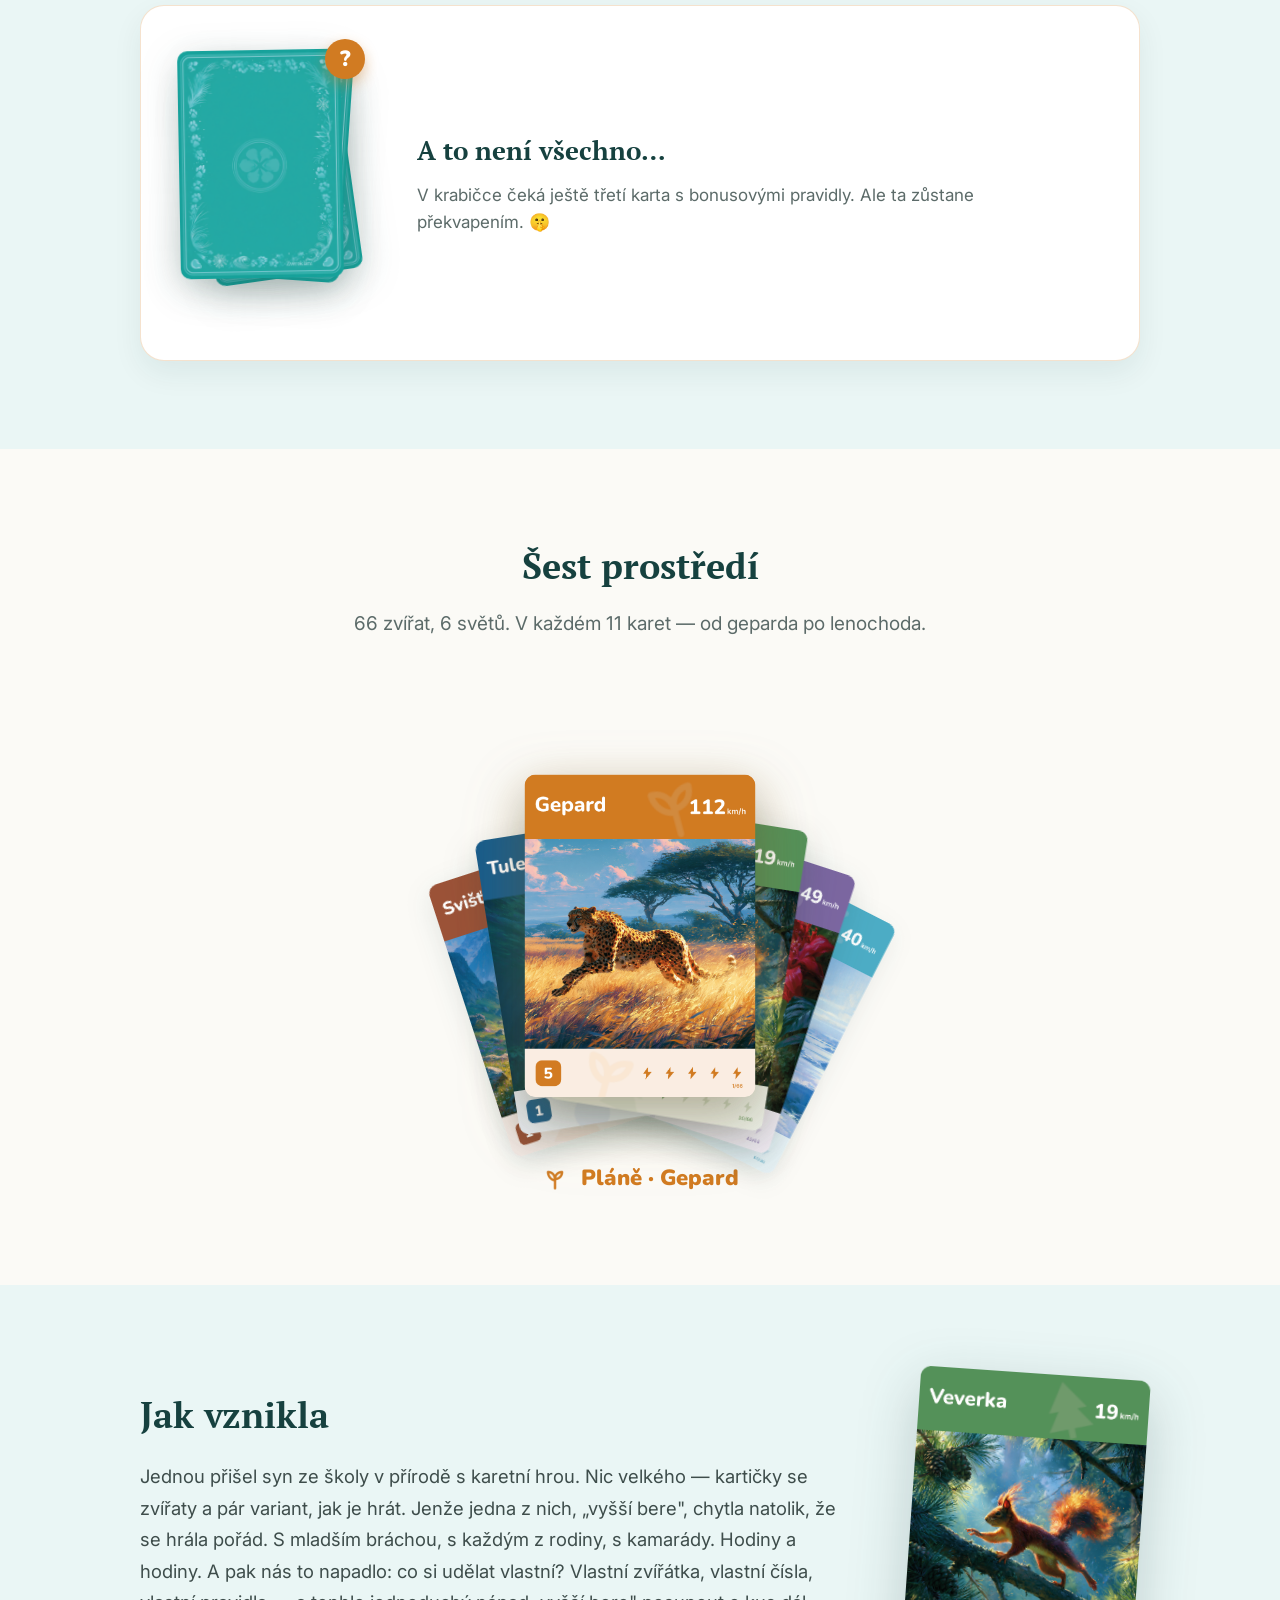
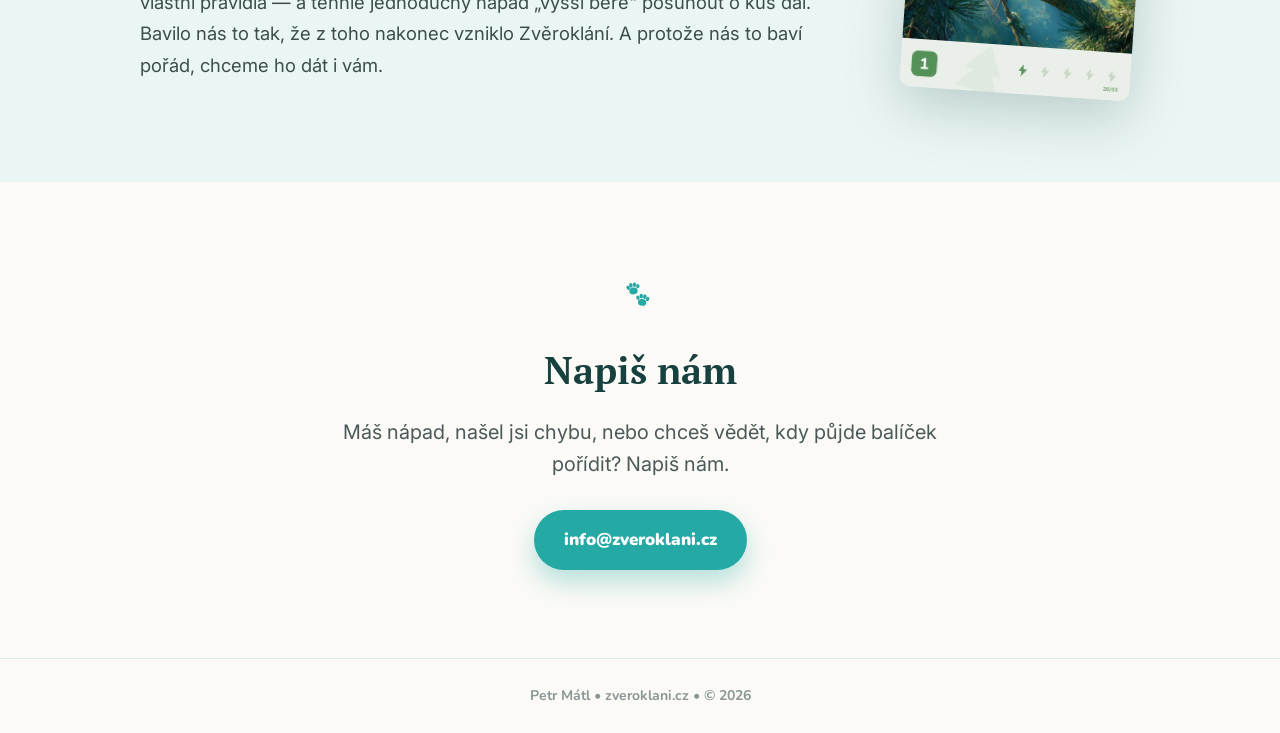
==== commit 9e00f0e7: "Update contact email in index.html" ====
--- a/index.html
+++ b/index.html
@@ -155,7 +155,7 @@
       <h2 id="kontakt-title">Napiš nám</h2>
       <p>Máš nápad, našel jsi chybu, nebo chceš vědět, kdy půjde balíček pořídit? Napiš nám.</p>
       <!-- PLACEHOLDER: dočasný kontaktní e-mail — před spuštěním nahraď skutečnou adresou (viz README, sekce "Kontaktní e-mail"). -->
-      <a href="mailto:petr.matl42@gmail.com?subject=Zv%C4%9Brokl%C3%A1n%C3%AD%20%E2%80%93%20zp%C4%9Btn%C3%A1%20vazba" class="btn">petr.matl42@gmail.com</a>
+      <a href="mailto:info@zveroklani.cz?subject=Zv%C4%9Brokl%C3%A1n%C3%AD%20%E2%80%93%20zp%C4%9Btn%C3%A1%20vazba" class="btn">info@zveroklani.cz</a>
     </div>
   </section>
 
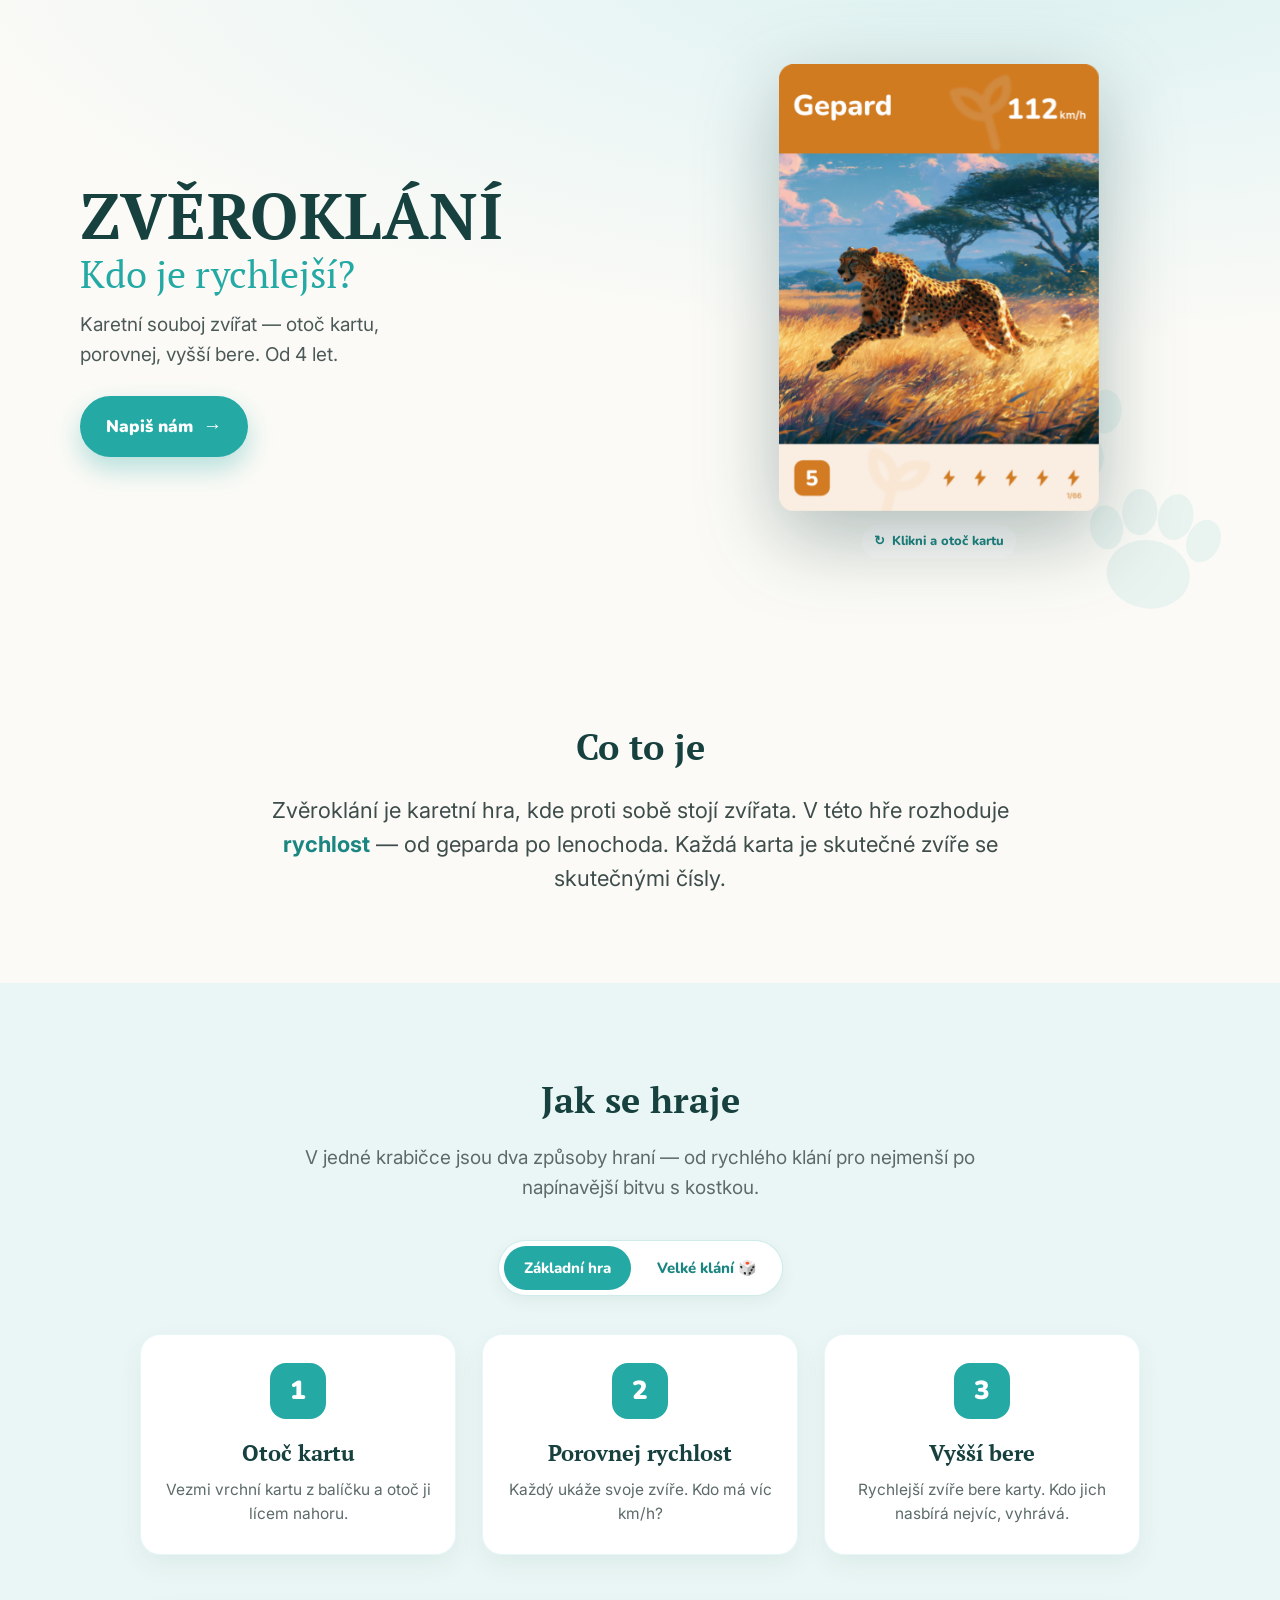
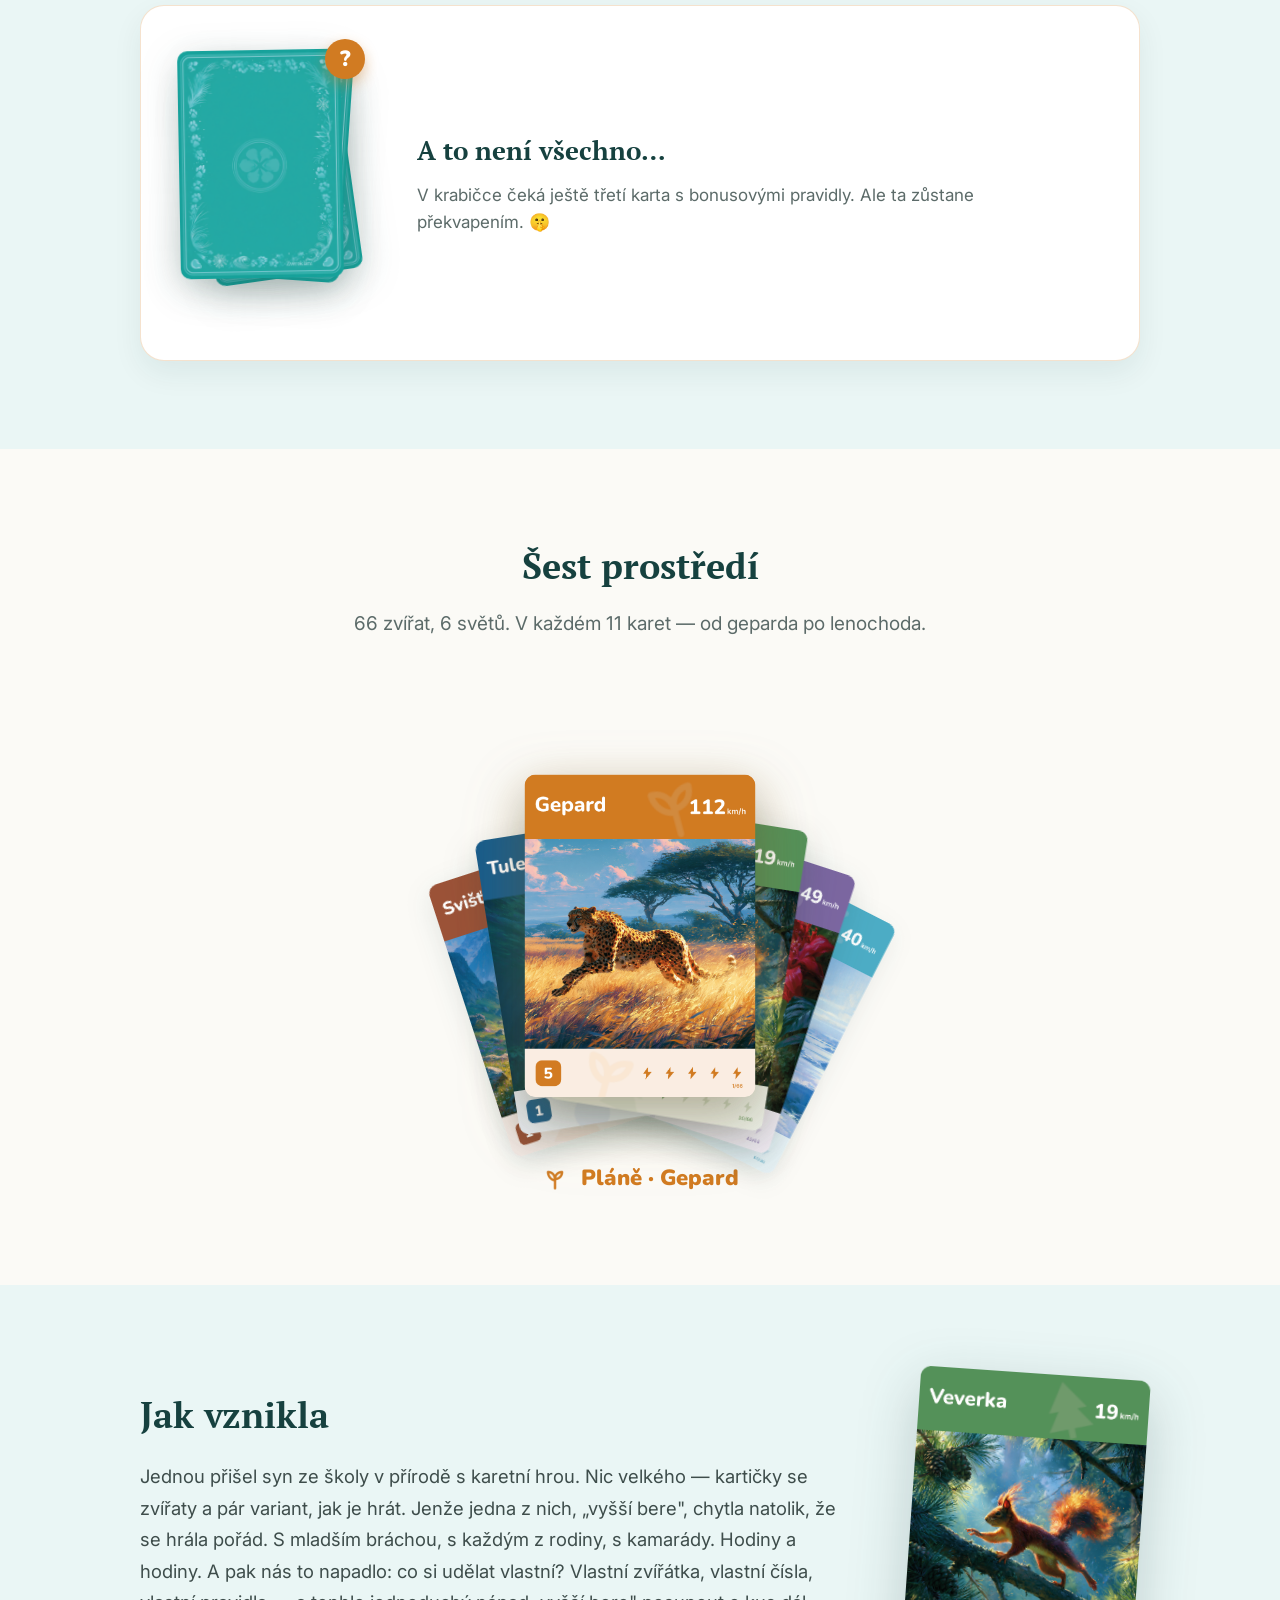
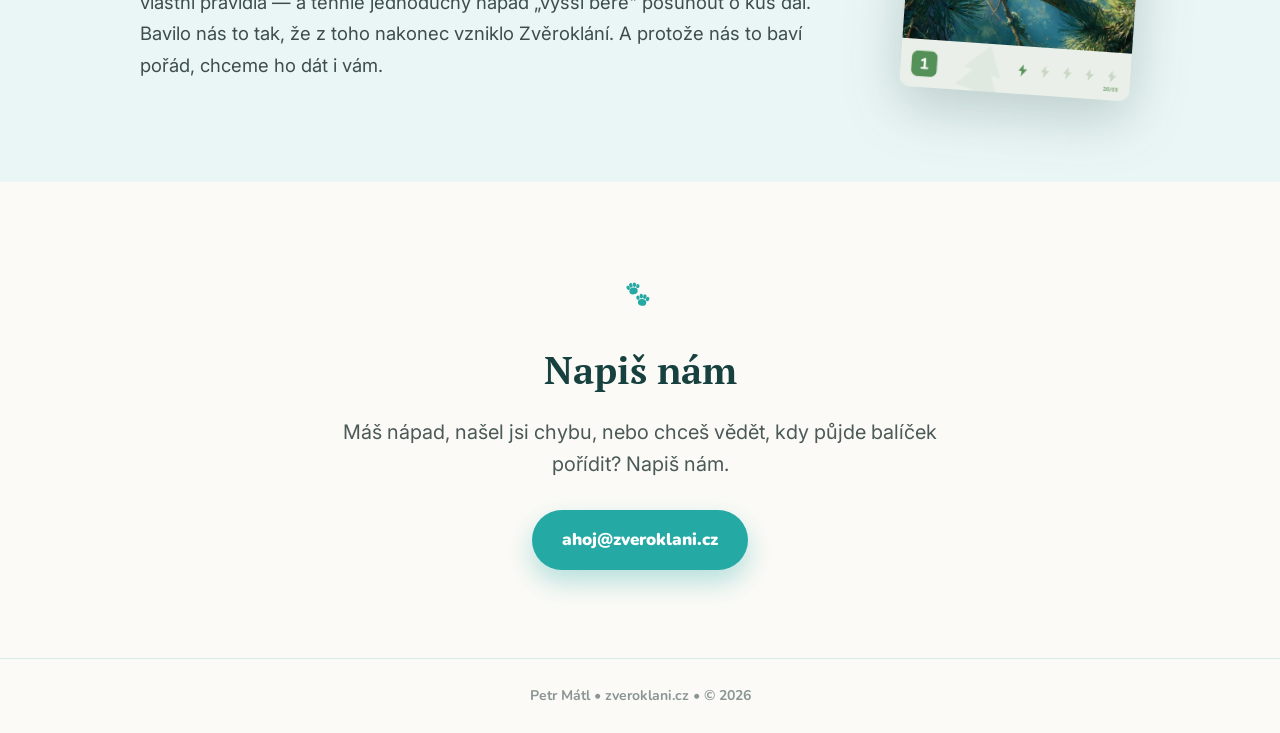
==== commit 0f029ee2: "Update contact email address in index.html" ====
--- a/index.html
+++ b/index.html
@@ -155,7 +155,7 @@
       <h2 id="kontakt-title">Napiš nám</h2>
       <p>Máš nápad, našel jsi chybu, nebo chceš vědět, kdy půjde balíček pořídit? Napiš nám.</p>
       <!-- PLACEHOLDER: dočasný kontaktní e-mail — před spuštěním nahraď skutečnou adresou (viz README, sekce "Kontaktní e-mail"). -->
-      <a href="mailto:info@zveroklani.cz?subject=Zv%C4%9Brokl%C3%A1n%C3%AD%20%E2%80%93%20zp%C4%9Btn%C3%A1%20vazba" class="btn">info@zveroklani.cz</a>
+      <a href="mailto:ahoj@zveroklani.cz?subject=Zv%C4%9Brokl%C3%A1n%C3%AD%20%E2%80%93%20zp%C4%9Btn%C3%A1%20vazba" class="btn">ahoj@zveroklani.cz</a>
     </div>
   </section>
 
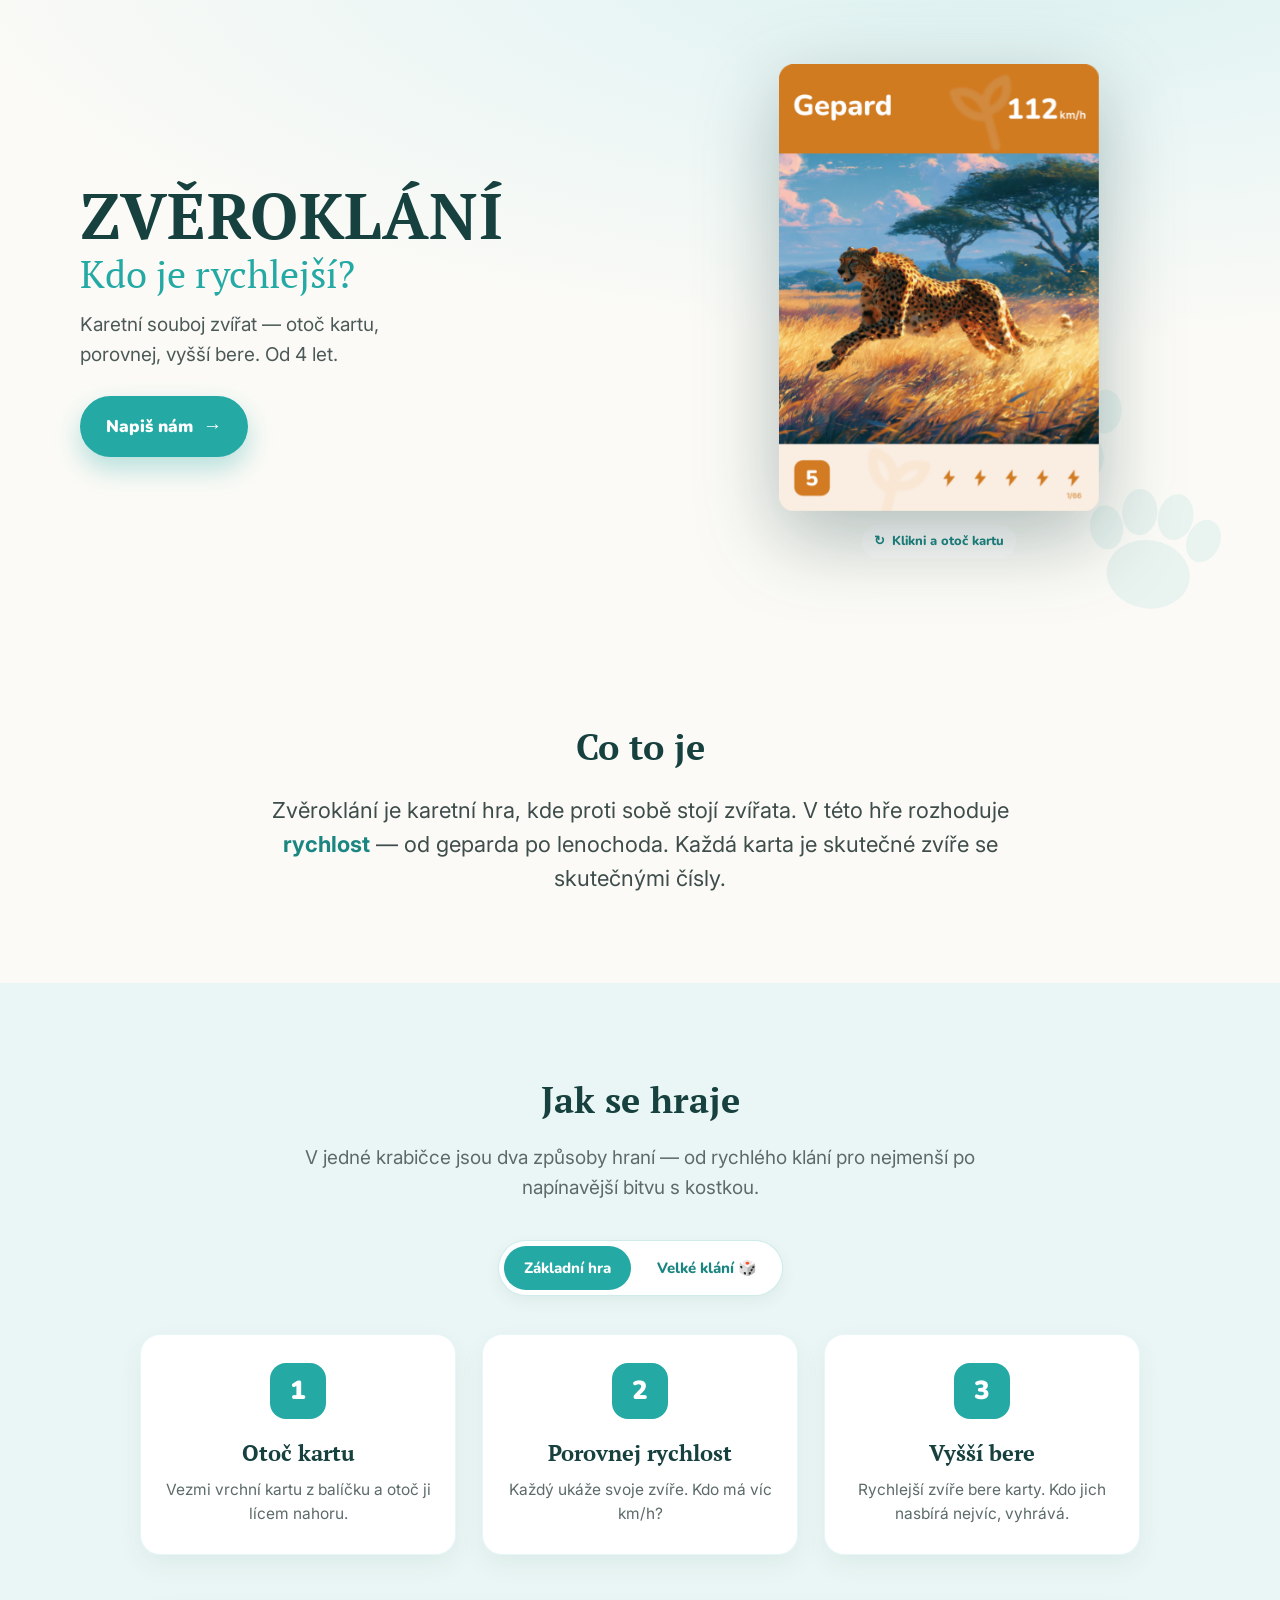
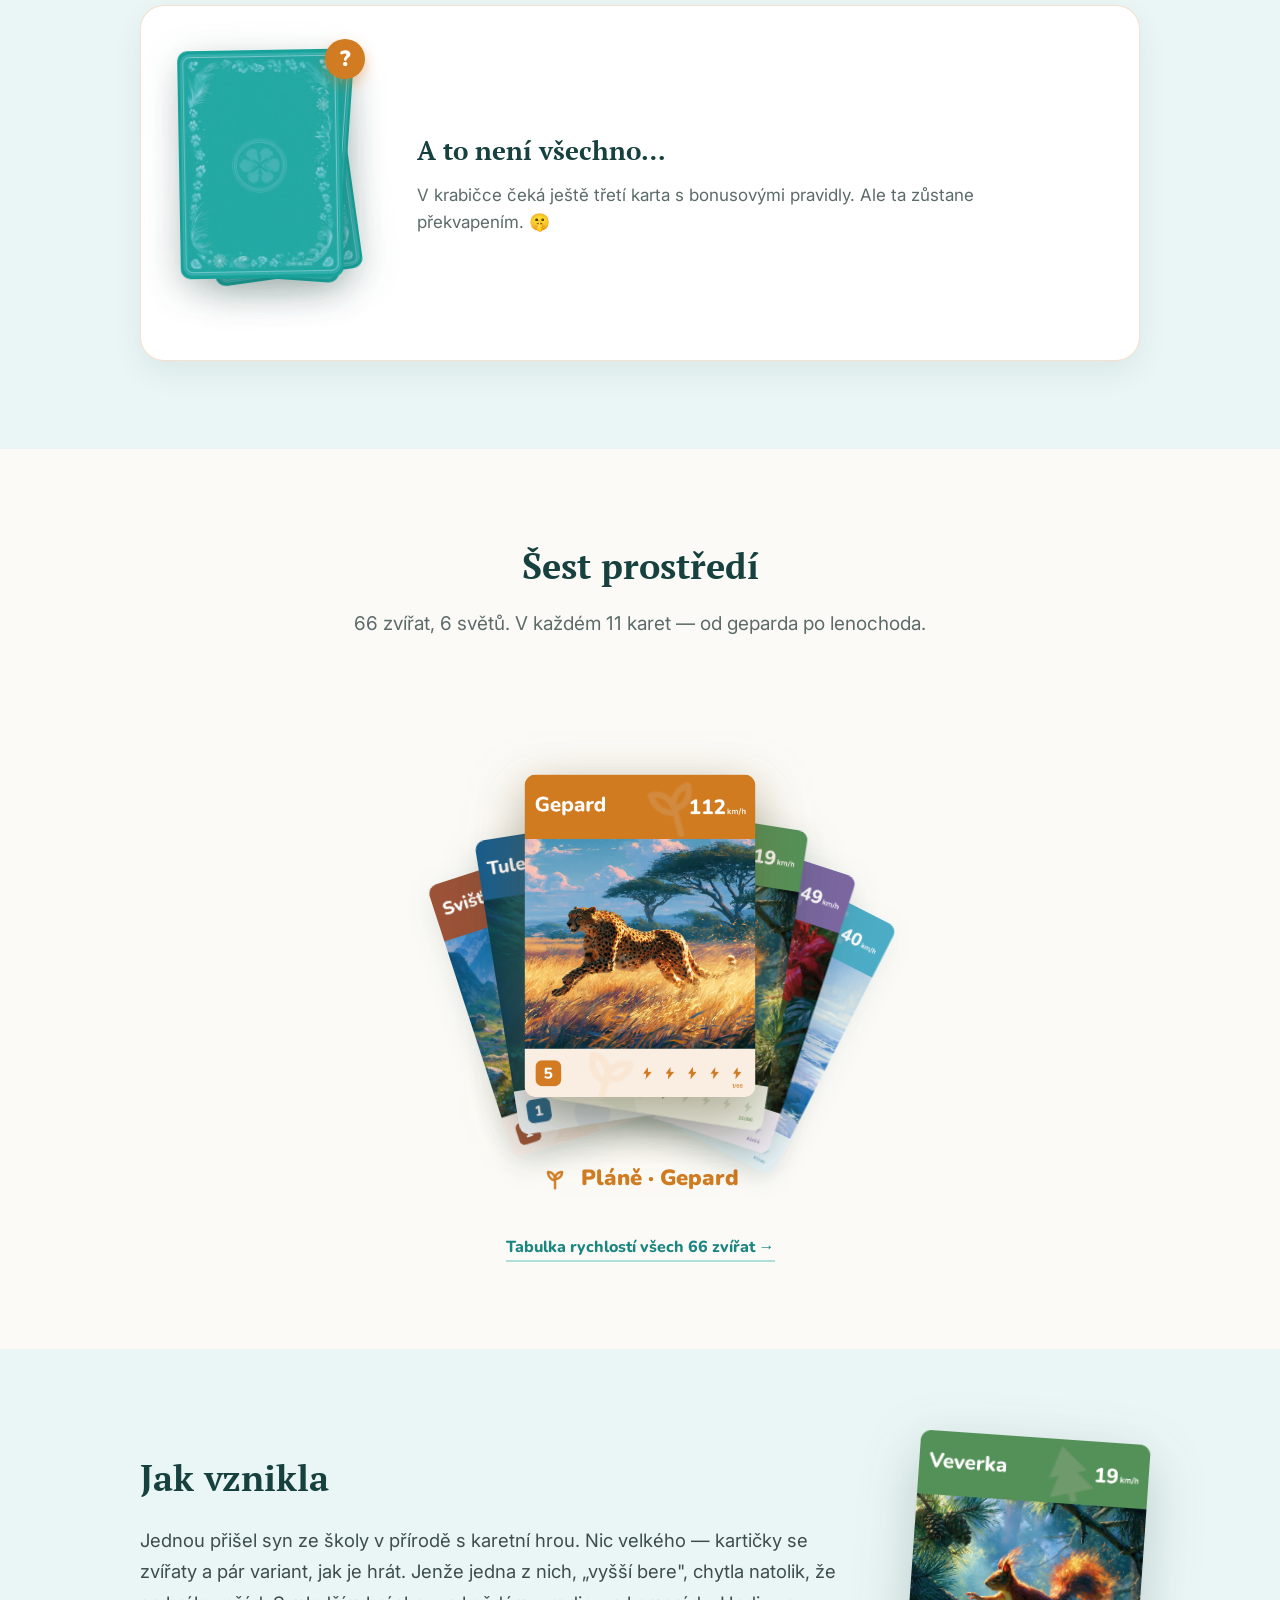
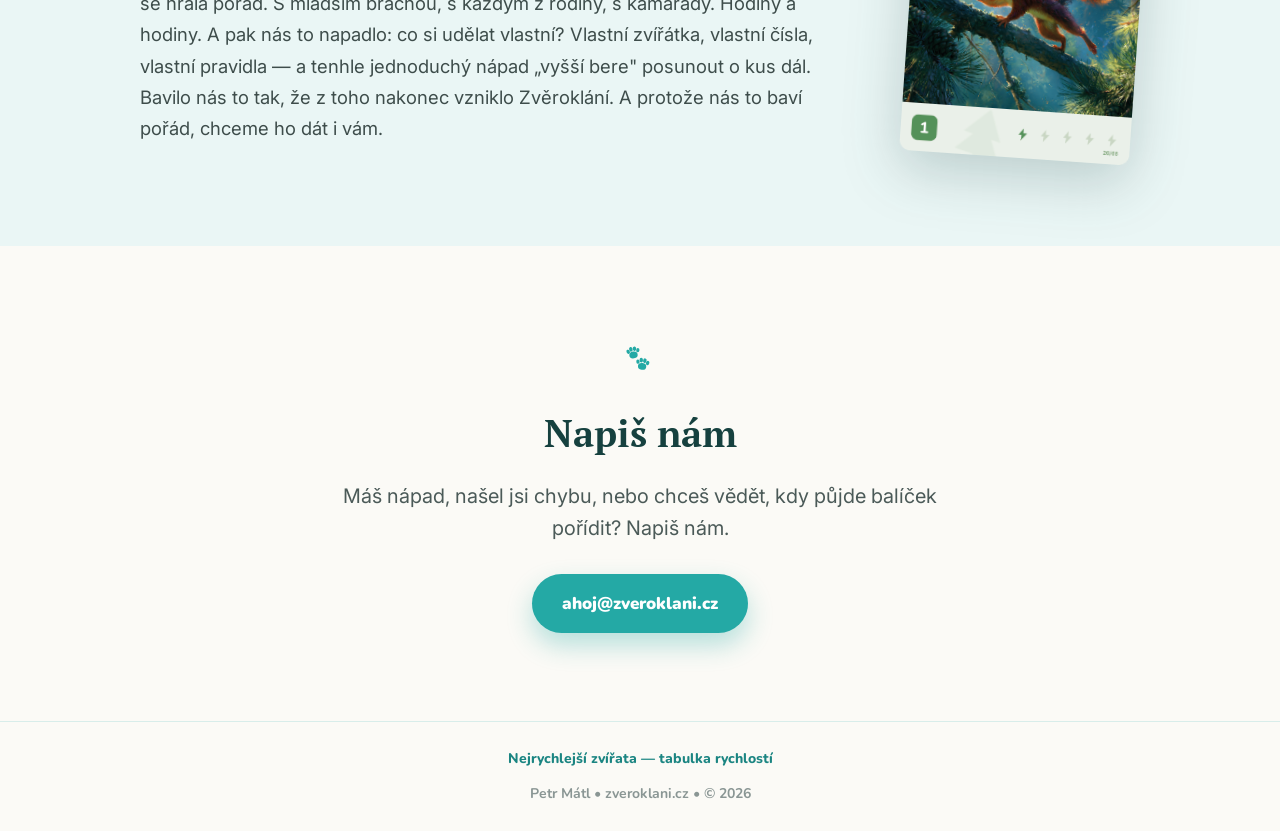
==== commit 7adc2d14: "Přidat podstránku s tabulkou rychlostí 66 zvířat Nová stránka /nejrychlejsi-zvirata/ jako hlavní SEO" ====
--- a/index.html
+++ b/index.html
@@ -3,26 +3,50 @@
 <head>
 <meta charset="UTF-8">
 <meta name="viewport" content="width=device-width, initial-scale=1">
-<title>Zvěroklání — karetní souboj zvířat (edice Rychlost)</title>
-<meta name="description" content="Zvěroklání je česká karetní hra, kde proti sobě stojí zvířata. Otoč kartu, porovnej rychlost, vyšší bere. 66 zvířat, 6 prostředí. Od 4 let.">
+<meta name="theme-color" content="#24A9A5">
+
+<title>Zvěroklání – karetní hra o nejrychlejších zvířatech světa</title>
+<meta name="description" content="Karetní hra pro děti od 4 let. 66 zvířat, 6 biomů a skutečné rychlosti v km/h. Kdo je rychlejší – gepard, nebo sokol stěhovavý?">
+<link rel="canonical" href="https://zveroklani.cz/">
 
 <meta property="og:type" content="website">
-<meta property="og:title" content="Zvěroklání — karetní souboj zvířat">
-<meta property="og:description" content="Otoč kartu, porovnej rychlost, vyšší bere. 66 zvířat, 6 prostředí. Rodinná karetní hra od 4 let.">
-<meta property="og:image" content="https://zveroklani.cz/assets/cards/gepard.png">
-<meta property="og:url" content="https://zveroklani.cz">
+<meta property="og:url" content="https://zveroklani.cz/">
+<meta property="og:site_name" content="Zvěroklání">
+<meta property="og:locale" content="cs_CZ">
+<meta property="og:title" content="Zvěroklání – karetní hra o nejrychlejších zvířatech světa">
+<meta property="og:description" content="Karetní hra pro děti od 4 let. 66 zvířat, 6 biomů a skutečné rychlosti v km/h. Kdo je rychlejší – gepard, nebo sokol stěhovavý?">
+<meta property="og:image" content="https://zveroklani.cz/og-image.jpg">
+<meta property="og:image:width" content="1200">
+<meta property="og:image:height" content="630">
+
 <meta name="twitter:card" content="summary_large_image">
-<meta name="twitter:title" content="Zvěroklání — karetní souboj zvířat">
-<meta name="twitter:description" content="Otoč kartu, porovnej rychlost, vyšší bere. 66 zvířat, 6 prostředí. Rodinná karetní hra od 4 let.">
-<meta name="twitter:image" content="https://zveroklani.cz/assets/cards/gepard.png">
+<meta name="twitter:title" content="Zvěroklání – karetní hra o nejrychlejších zvířatech světa">
+<meta name="twitter:description" content="Karetní hra pro děti od 4 let. 66 zvířat, 6 biomů a skutečné rychlosti v km/h. Kdo je rychlejší – gepard, nebo sokol stěhovavý?">
+<meta name="twitter:image" content="https://zveroklani.cz/og-image.jpg">
 
 <link rel="icon" href="data:image/svg+xml,%3Csvg%20xmlns='http://www.w3.org/2000/svg'%20viewBox='0 0 100 100'%3E%3Crect%20width='100'%20height='100'%20rx='24'%20fill='%2324A9A5'/%3E%3Cg%20fill='%23ffffff'%3E%3Cellipse%20cx='50'%20cy='68'%20rx='17'%20ry='14'/%3E%3Cellipse%20cx='32'%20cy='48'%20rx='7'%20ry='9.5'/%3E%3Cellipse%20cx='43'%20cy='36'%20rx='7'%20ry='9.5'/%3E%3Cellipse%20cx='57'%20cy='36'%20rx='7'%20ry='9.5'/%3E%3Cellipse%20cx='68'%20cy='48'%20rx='7'%20ry='9.5'/%3E%3C/g%3E%3C/svg%3E">
+
+<meta name="seznam-wmt" content="BZvNG09FEIZUwUnanHmhVlwhndJ4BnlF" />
 
 <link rel="preconnect" href="https://fonts.googleapis.com">
 <link rel="preconnect" href="https://fonts.gstatic.com" crossorigin>
 <link href="https://fonts.googleapis.com/css2?family=Inter:wght@400;500;600;700&family=Nunito:wght@700;800;900&family=PT+Serif:wght@700&display=swap" rel="stylesheet">
 
 <link rel="stylesheet" href="styles.css">
+
+<script type="application/ld+json">
+{
+  "@context": "https://schema.org",
+  "@type": "Game",
+  "name": "Zvěroklání",
+  "url": "https://zveroklani.cz/",
+  "image": "https://zveroklani.cz/og-image.jpg",
+  "description": "Karetní hra pro děti od 4 let. 66 zvířat, 6 biomů a skutečné rychlosti v km/h.",
+  "numberOfPlayers": "2-6",
+  "typicalAgeRange": "4-9",
+  "inLanguage": "cs"
+}
+</script>
 </head>
 <body>
 
@@ -131,6 +155,8 @@
         </div>
 
       </div>
+
+      <p class="prostredi-link" data-reveal><a href="/nejrychlejsi-zvirata/">Tabulka rychlostí všech 66 zvířat <span aria-hidden="true">→</span></a></p>
     </div>
   </section>
 
@@ -162,9 +188,14 @@
 </main>
 
 <footer class="site-footer">
+  <nav class="site-footer__nav" aria-label="Další stránky">
+    <a href="/nejrychlejsi-zvirata/">Nejrychlejší zvířata — tabulka rychlostí</a>
+  </nav>
   <p>Petr Mátl • zveroklani.cz • © 2026</p>
 </footer>
 
 <script src="script.js"></script>
+
+<!-- Cloudflare Web Analytics --><script type='module' src='https://static.cloudflareinsights.com/beacon.min.js' data-cf-beacon='{"token": "2c0610abedae4fbcb15643e722fe1147"}'></script><!-- End Cloudflare Web Analytics -->
 </body>
 </html>
--- a/styles.css
+++ b/styles.css
@@ -729,6 +729,24 @@
   }
 }
 
+/* odkaz na podstránku s tabulkou rychlostí */
+.prostredi-link {
+  text-align: center;
+  margin: clamp(26px, 4vw, 38px) 0 0;
+  font-family: 'Nunito', sans-serif;
+  font-weight: 800;
+  font-size: 16px;
+}
+
+.prostredi-link a {
+  border-bottom: 2px solid rgba(36, 169, 165, 0.35);
+  padding-bottom: 2px;
+}
+
+.prostredi-link a:hover {
+  border-bottom-color: #146462;
+}
+
 /* ===== Jak vznikla ===== */
 .origin {
   max-width: 1000px;
@@ -828,3 +846,10 @@
   font-size: 14px;
   color: #8A9694;
 }
+
+.site-footer__nav {
+  margin: 0 0 12px;
+  font-family: 'Nunito', sans-serif;
+  font-weight: 800;
+  font-size: 14px;
+}
